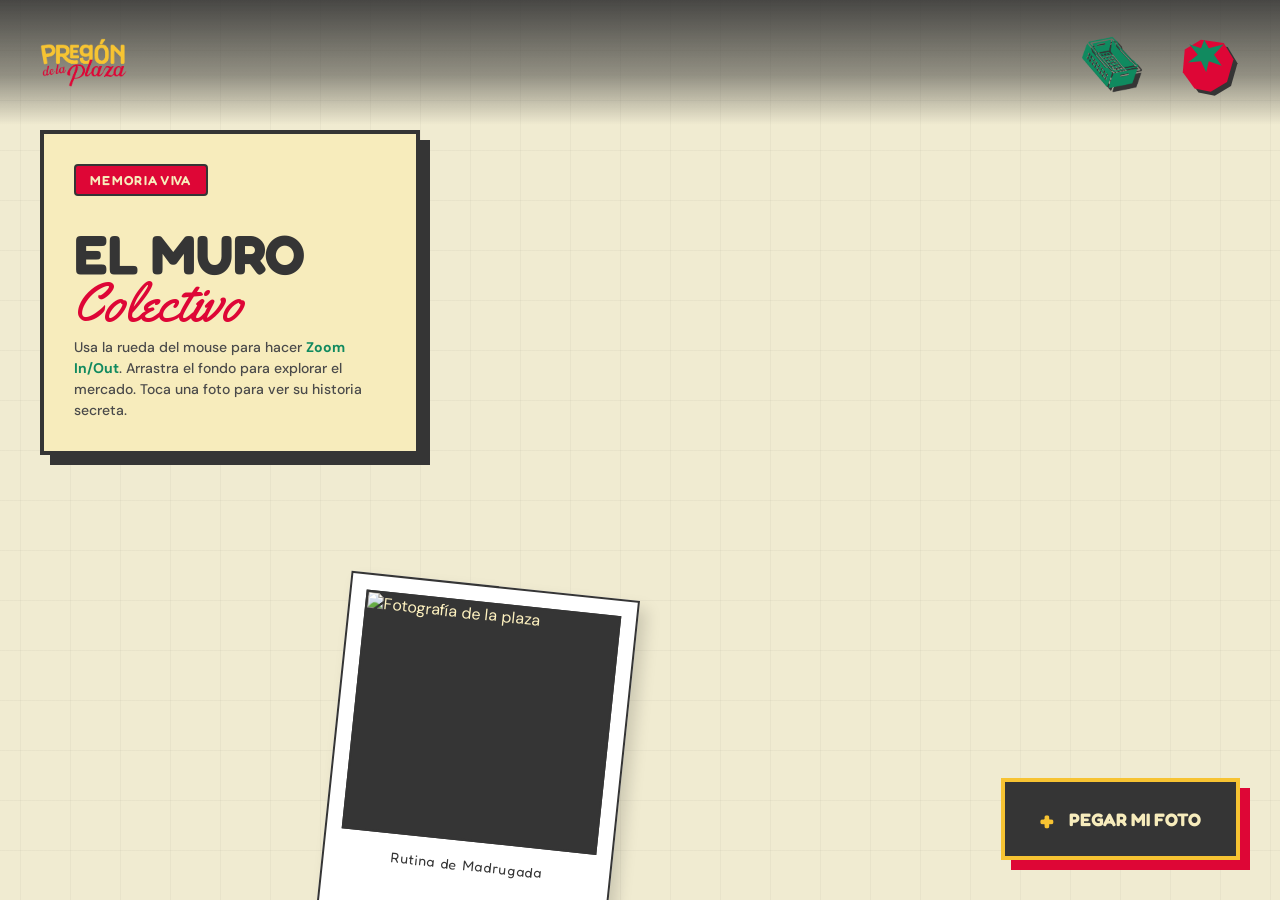
==== galeria.html @ 14b7868d "Muchas cosas otra vez" ====
<!DOCTYPE html>
<html lang="es">
<head>
    <meta charset="UTF-8">
    <meta name="viewport" content="width=device-width, initial-scale=1.0">
    <title>Muro Colectivo | Pregón de la Plaza</title>
    <link rel="preconnect" href="https://fonts.googleapis.com">
    <link rel="preconnect" href="https://fonts.gstatic.com" crossorigin>
    <link href="https://fonts.googleapis.com/css2?family=DM+Sans:ital,opsz,wght@0,9..40,300;0,9..40,400;0,9..40,600;1,9..40,300&family=Fredoka:wght@400;500;600;700&family=Yellowtail&display=swap" rel="stylesheet">
    <link rel="stylesheet" href="style.css">
</head>
<body class="galeria-body">

<header class="nav-brutal">
  <a href="index.html" class="nav-logo-link">
    <img src="imagenes/logo (Grande).png" alt="Logo Pregón de la Plaza" class="nav-logo">
  </a>
  
  <div class="nav-actions">
    <a href="galeria.html" class="btn-muro-nav" aria-label="Ir al muro colectivo">
      <img src="imagenes/canasta-icono.png" alt="Canasta de la Plaza" class="icono-canasta">
    </a>
    
    <button class="fruit-trigger" id="menuTrigger" aria-label="Abrir menú">
      <svg viewBox="0 0 100 100" width="65" height="65" xmlns="http://www.w3.org/2000/svg" class="fruit-icon">
          <polygon points="30,90 12,65 15,30 40,15 75,20 90,45 80,80 55,95" fill="#de0636" />
          <polygon points="45,15 52,28 75,22 60,38 72,55 52,48 48,65 40,48 20,50 35,38 22,22 40,28" fill="#118a5f" />
      </svg>
    </button>
  </div>
</header>

<div class="galeria-ui-panel">
    <div class="tag-sticker">MEMORIA VIVA</div>
    <h1 class="galeria-main-title">EL MURO<br><span class="accent-script accent-red">Colectivo</span></h1>
    <p class="galeria-instruction">Usa la rueda del mouse para hacer <strong class="accent-green">Zoom In/Out</strong>. Arrastra el fondo para explorar el mercado. Toca una foto para ver su historia secreta.</p>
</div>

<button class="btn-pegar-foto" id="btnAbrirUpload">
  <span class="btn-plus-icon">+</span> PEGAR MI FOTO
</button>

<main class="lienzo-infinito" id="lienzoMuro">
  <div class="muro-contenido-scalable" id="muroContenido">
      
      <div class="card-foto-fanzine item-click-3d" style="top: 25%; left: 20%; transform: rotate(-4deg);"
           data-img="imagenes/Papa y canasta.JPG" data-autor="@Alejo_99" data-bg="bg-yellow" data-text-color="text-carbon"
           data-nota="El mejor bloque para mercar los domingos en La Minorista. El fiado y la buena charla nunca fallan en el puesto de papas.">
          <div class="cinta-masking"></div>
          <div class="card-frame">
              <img src="imagenes/Papa y canasta.JPG" alt="Fotografía de la plaza">
          </div>
          <span class="card-author">POR: @Alejo_99</span>
      </div>

      <div class="card-foto-fanzine item-click-3d polaroid-style" style="top: 55%; left: 42%; transform: rotate(6deg);"
           data-img="imagenes/cajas moradas.JPG" data-autor="Don Arturo" data-bg="bg-red" data-text-color="text-bone"
           data-nota="A las 3:30 AM esto es un hervidero de berracos. Las cajas moradas cargadas de fruta fresca listas para inundar los barrios de Pereira.">
          <div class="card-frame">
              <img src="imagenes/cajas moradas.JPG" alt="Fotografía de la plaza">
          </div>
          <span class="card-author accent-script">Rutina de Madrugada</span>
      </div>

      <div class="card-foto-fanzine item-click-3d" style="top: 18%; left: 68%; transform: rotate(-8deg);"
           data-img="imagenes/Hojas.JPG" data-autor="@Cata_Restrepo" data-bg="bg-green" data-text-color="text-bone"
           data-nota="El olor a hierba buena, ruda y campo limpio que baja de la serranía directamente a la galería de Santa Rosa de Cabal. Tradición pura.">
          <div class="cinta-masking"></div>
          <div class="card-frame">
              <img src="imagenes/Hojas.JPG" alt="Fotografía de la plaza">
          </div>
          <span class="card-author">POR: @Cata_Restrepo</span>
      </div>

      <div class="card-foto-fanzine item-click-3d polaroid-style" style="top: 62%; left: 15%; transform: rotate(-3deg);"
           data-img="imagenes/Niña (Grande).JPG" data-autor="Archivo Barrio" data-bg="bg-carbon" data-text-color="text-bone"
           data-nota="La plaza tiene rostros de herencia. Hijos y nietos de caseros que hoy custodian los pasillos con el mismo orgullo campesino.">
          <div class="card-frame">
              <img src="imagenes/Niña (Grande).JPG" alt="Fotografía de la plaza">
          </div>
          <span class="card-author accent-script">Nuestra Herencia</span>
      </div>

  </div>
</main>

<div class="proyector-3d-overlay" id="proyector3D">
  <div class="proyector-perspective-wrapper">
    <div class="proyector-card-container" id="proyectorCard">
      
      <div class="proyector-face face-front">
        <div class="cinta-masking"></div>
        <div class="proyector-img-frame">
          <img src="" id="p3dImg" alt="Evidencia Ampliada">
        </div>
        <div class="proyector-meta-front" id="p3dAutor">AUTOR</div>
      </div>
      
      <div class="proyector-face face-back" id="p3dBgColor">
        <div class="cinta-masking"></div>
        <div class="proyector-back-content">
          <span class="stamp-doc-3d">ARCHIVO COLECTIVO</span>
          <p class="fanzine-handwriting" id="p3dNota">"Mensaje secreto escrito a mano..."</p>
          <div class="proyector-instruction-close">TOCA EN CUALQUIER LADO PARA VOLVER AL MURO</div>
        </div>
      </div>

    </div>
  </div>
</div>

<div class="upload-modal-overlay" id="uploadModal">
  <div class="upload-modal-box bg-bone border-carbon">
    <button class="btn-close-upload" id="btnCerrarUpload">×</button>
    <h2 class="upload-modal-title">APORTAR AL MURO</h2>
    <p class="upload-modal-subtitle">Sube una foto capturada por ti en cualquier plaza y escribe tu registro o pensamiento.</p>
    
    <div class="upload-dropzone bg-carbon text-bone">
      <span class="dropzone-icon">📷</span>
      <span class="dropzone-text">ARRASTRA TU FOTO AQUÍ<br>O</span>
      <button class="btn-fake-explorer">EXPLORAR DISPOSITIVO</button>
    </div>
    
    <input type="text" class="input-brutal-modal" placeholder="Tu nombre o Instagram (@...)" id="formAutor">
    <textarea class="textarea-brutal-modal" placeholder="¿Qué historia, aroma o recuerdo te trae esta imagen?..." id="formNota"></textarea>
    
    <button class="btn-submit-foto-muro bg-green text-bone" id="btnPublicarSimulado">¡PEGAR EN EL MURO COLECTIVO!</button>
  </div>
</div>

<script src="java.js"></script>
</body>
</html>
---- style.css ----
/* ===============================
   IDENTIDAD VISUAL & TOKENS
   =============================== */
/* ===============================
   0. INSTALACIÓN DE FUENTES LOCALES
   =============================== */
@font-face {
  font-family: 'Flegri';
  src: url('fonts/Flegri.ttf') format('truetype');
  font-weight: normal;
  font-style: normal;
  font-display: swap;
}

@font-face {
  font-family: 'Grota Rounded';
  src: url('fonts/GrotaRounded.ttf') format('truetype');
  font-weight: normal;
  font-style: normal;
  font-display: swap;
}

@font-face {
  font-family: 'Pangram Sans';
  src: url('fonts/PangramSans.ttf') format('truetype');
  font-weight: normal;
  font-style: normal;
  font-display: swap;
}

/* ===============================
   IDENTIDAD VISUAL & TOKENS
   =============================== */
:root {
  /* --- 1. COLORES OFICIALES (HEX) --- */
  --carbon: #353535;      
  --bone:   #f7ecbc;      
  --green:  #118a5f;      
  --yellow: #f7c332;      
  --red:    #de0636;      

  /* --- 2. COLORES (RGB) PARA MANEJO DE OPACIDADES --- */
  --rgb-carbon: 53, 53, 53;
  --rgb-bone:   247, 236, 188;
  --rgb-green:  17, 138, 95;
  --rgb-yellow: 247, 195, 50;
  --rgb-red:    222, 6, 54;

  /* --- 3. VARIANTES DERIVADAS --- */
  --carbon-light: #4a4a4a;
  --green-dark:   #0d6b49;
  --yellow-light: #f9d05a;
  --red-dark:     #b5052c;

  /* --- 4. TIPOGRAFÍAS DEL SISTEMA (ACTUALIZADAS) --- */
  /* Flegri y Grota Rounded para los títulos y elementos de gran peso */
  --font-disp: 'Flegri', 'Grota Rounded', 'Fredoka', sans-serif; 
  
  /* Pangram Sans para textos de lectura y complementos neutros */
  --font-body: 'Pangram Sans', 'DM Sans', sans-serif; 
  
  /* Tipografía de acento (manual) */
  --font-script: 'Yellowtail', cursive; 
}


:root {
  /* --- 1. COLORES OFICIALES (HEX) --- */
  --carbon: #353535;      /* Negro carbón - Contraste, profundidad y calidez  */
  --bone:   #f7ecbc;      /* Blanco hueso - Base neutral y respiro visual  */
  --green:  #118a5f;      /* Verde - Frescura, hojas y naturaleza  */
  --yellow: #f7c332;      /* Amarillo - Abundancia, movimiento y energía */
  --red:    #de0636;      /* Rojo - Intensidad, madurez y avisos
  /* --- 2. COLORES (RGB) PARA MANEJO DE OPACIDADES --- */
  /* Pro-tip: Usaremos rgba(var(--rgb-carbon), 0.5) para overlays y sombras */
  --rgb-carbon: 53, 53, 53;
  --rgb-bone:   247, 236, 188;
  --rgb-green:  17, 138, 95;
  --rgb-yellow: 247, 195, 50;
  --rgb-red:    222, 6, 54;

  /* --- 3. VARIANTES DERIVADAS (SOMBRAS Y HOVERS) --- */
  --carbon-light: #4a4a4a;
  --green-dark:   #0d6b49;
  --yellow-light: #f9d05a;
  --red-dark:     #b5052c;

  /* --- 4. TIPOGRAFÍAS DEL SISTEMA --- */
  /* Fuentes oficiales de la marca con fallbacks de Google Fonts para web */
  
  /* Grota Rounded / Flegri: Formas inusuales, cartelismo popular y solidez */
  --font-disp: 'Flegri', 'Grota Rounded', 'Fredoka', sans-serif; 
  
  /* Pangram Sans: Base del sistema, lectura clara y neutral */
  --font-body: 'Pangram Sans', 'DM Sans', sans-serif; 
  
  /* Letra manual para acentos (La usamos en los "spans" divertidos) */
  --font-script: 'Yellowtail', cursive; 
}

/* ===========
   RESET CSS
   ===========*/

*, *::before, *::after { 
  box-sizing: border-box; 
  margin: 0; 
  padding: 0; 
}

html { 
  scroll-behavior: smooth; 
  font-size: 16px;
}

body {
  background-color: var(--carbon);
  color: var(--bone);
  font-family: var(--font-body);
  overflow-x: hidden; /* Evita el scroll horizontal indeseado */
  -webkit-font-smoothing: antialiased;
  -moz-osx-font-smoothing: grayscale;
}

/* Tratamiento fotográfico global (Para que las imágenes no se deformen) */
img, picture, video, svg {
  display: block;
  max-width: 100%;
  height: auto;
  object-fit: cover;
}

a { 
  text-decoration: none; 
  color: inherit; 
  transition: all 0.3s ease;
}

button {
  border: none;
  background: none;
  cursor: pointer;
  font-family: inherit;
}

/* ============================================
   CURSORES PERSONALIZADOS (FRUTAS)
   ============================================ */

/* 1. Cursor por defecto en toda la página (El Banano) */
body {
  cursor: url('IMAGENES/banano-cursor.png') 2 2, auto;
}

/* 2. Cursor interactivo para enlaces y botones (La Piña) */
a, button, .menu-item, .fanzine-wrapper, .abundancia-card {
  /* Ponemos "pointer" al final por si la imagen falla, el navegador use la manito normal */
  cursor: url('IMAGENES/pina-cursor.png') 16 16, pointer !important;
}

/* 3. Cursor alternativo para textos o elementos específicos (El Limón) */
p, h1, h2, h3, .texto-informativo {
  /* Opcional: Si quieres que el texto cambie al limón cuando lo vayas a leer */
  cursor: url('IMAGENES/limon-cursor.png') 16 16, text;
}
/* 4. Cursor de cruz/exploración (La Fresa) */
.abundancia-card, 
.narrativas-visual, 
.postal-card,
.fresa-cursor {
  /* Ponemos el punto de interacción en el centro de la fresa (16 16) */
  cursor: url('IMAGENES/fresa-cursor.png') 16 16, crosshair !important;
}

/* =============================
   CLASES DE UTILIDAD GLOBALES
   ============================= */

/* Textos de Acento con los colores oficiales */
.accent-green  { color: var(--green) !important; }
.accent-yellow { color: var(--yellow) !important; }
.accent-red    { color: var(--red) !important; }

/* Tipografía Script para darle el toque manual a los subtítulos */
.accent-script { 
  font-family: var(--font-script); 
  font-weight: 400; 
  text-transform: none; 
  letter-spacing: normal;
}

/* Utilidades de espaciado y alineación */
.mt-4 { margin-top: 24px; display: inline-block; }
.mx-auto { margin-left: auto; margin-right: auto; }
.text-center { text-align: center; }

/* Fondos y bordes de texto */
.text-carbon { color: var(--carbon) !important; }
.text-bone { color: var(--bone) !important; }
.bg-carbon { background-color: var(--carbon); }
.bg-bone { background-color: var(--bone); }
.outline-text-bone { 
  -webkit-text-stroke: 1.5px var(--bone); 
  color: transparent; 
}
.outline-text-yellow { 
  -webkit-text-stroke: 1.5px var(--yellow); 
  color: transparent; 
}

/* ============================================
   COMMIT 3: NAVEGACIÓN BRUTALISTA Y HERO
   ============================================ */

/* ═══ NAVEGACIÓN (NAV BRUTAL) ════════════════ */
.nav-brutal {
  position: fixed; 
  top: 0; 
  left: 0; 
  right: 0;
  padding: 30px 40px; 
  display: flex; 
  justify-content: space-between; 
  align-items: center;
  z-index: 1000; 
  pointer-events: none; /* Deja clickear lo que hay detrás si no es un link */
  
  /* EL NUEVO ESCUDO PROTECTOR (Degradado) */
  background: linear-gradient(
    to bottom, 
    rgba(var(--rgb-carbon), 0.9) 0%, 
    rgba(var(--rgb-carbon), 0.5) 60%, 
    transparent 100%
  );
}

.nav-logo-link, .menu-trigger { 
  pointer-events: auto; 
}

.nav-logo {
  height: 50px;
  width: auto;
  transition: transform 0.3s cubic-bezier(0.175, 0.885, 0.32, 1.275);
}

.nav-logo-link:hover .nav-logo {
  transform: scale(1.1) rotate(-2deg);
}

/* Botón de Menú Estilo Cartelismo */
.menu-trigger {
  background: var(--bone); 
  border: 3px solid var(--carbon);
  box-shadow: 6px 6px 0px var(--red); /* Sombra dura brutalista */
  border-radius: 50px;
  padding: 10px 24px; 
  display: flex; 
  align-items: center; 
  gap: 12px;
  transition: all 0.3s cubic-bezier(0.25, 1, 0.5, 1);
}

.menu-trigger:hover {
  transform: translate(-3px, -3px);
  box-shadow: 9px 9px 0px var(--yellow);
}

.menu-text { 
  font-family: var(--font-disp); 
  font-size: 16px; 
  color: var(--carbon); 
  text-transform: uppercase; 
  letter-spacing: 0.05em;
}

.icon-wrap svg { 
  width: 28px; 
  height: 28px; 
  fill: var(--carbon); 
  transition: transform 0.3s ease; 
}

.menu-trigger:hover .icon-wrap svg { 
  transform: scale(1.1) rotate(-10deg); 
}

/* ═══ OVERLAY DEL MENÚ FULLSCREEN (VERSIÓN PREMIUM) ════════════ */
.menu-overlay {
  position: fixed; 
  inset: 0; 
  background: var(--carbon);
  z-index: 999; 
  display: flex; 
  align-items: center; 
  justify-content: center;
  clip-path: polygon(0 0, 100% 0, 100% 0, 0 0);
  transition: clip-path 0.8s cubic-bezier(0.77, 0, 0.175, 1);
  isolation: isolate;
}

.menu-overlay.is-active { 
  clip-path: polygon(0 0, 100% 0, 100% 100%, 0 100%); 
}

.menu-content {
  position: relative; 
  z-index: 10; 
  width: 100%;
  max-width: 1400px; 
  padding: 0 5%;
}

.menu-links { 
  list-style: none; 
  width: 100%;
}

/* Ocultamos las miniaturas, ahora serán fondos */
.hover-tiles { display: none !important; }

.menu-item {
  position: relative;
  overflow: hidden;
  border-bottom: 1px solid rgba(var(--rgb-bone), 0.1);
  cursor: pointer;
}

.menu-item:first-child { 
  border-top: 1px solid rgba(var(--rgb-bone), 0.1); 
}

/* El fondo dinámico de cada ítem */
.menu-item-bg {
  position: absolute;
  inset: 0;
  background-size: cover;
  background-position: center;
  opacity: 0;
  transform: scale(1.08);
  transition: opacity 0.55s cubic-bezier(0.25,1,0.5,1), transform 0.7s cubic-bezier(0.25,1,0.5,1);
  z-index: 0;
}

.menu-item-bg::after {
  content: '';
  position: absolute;
  inset: 0;
  background: linear-gradient(to right, rgba(var(--rgb-carbon), 0.95) 0%, rgba(var(--rgb-carbon), 0.6) 55%, transparent 100%);
}

.menu-item:hover .menu-item-bg {
  opacity: 1;
  transform: scale(1);
}

.menu-item-content {
  position: relative;
  z-index: 2;
  display: flex;
  align-items: center;
  padding: 18px 5%;
  gap: 48px;
}

/* Tipografía de los enlaces */
.menu-link {
  font-family: var(--font-disp);
  font-size: clamp(50px, 7vw, 100px);
  line-height: 0.85;
  color: var(--bone);
  text-transform: uppercase;
  white-space: nowrap;
  display: inline-block;
  transform: translateY(100%);
  opacity: 0;
  transition: transform 0.7s cubic-bezier(0.77,0,0.175,1), opacity 0.7s ease, color 0.25s ease, letter-spacing 0.3s ease;
}

/* Cascada de entrada */
.menu-overlay.is-active .menu-item:nth-child(1) .menu-link { transition-delay:0.07s; transform:translateY(0); opacity:1; }
.menu-overlay.is-active .menu-item:nth-child(2) .menu-link { transition-delay:0.14s; transform:translateY(0); opacity:1; }
.menu-overlay.is-active .menu-item:nth-child(3) .menu-link { transition-delay:0.21s; transform:translateY(0); opacity:1; }
.menu-overlay.is-active .menu-item:nth-child(4) .menu-link { transition-delay:0.28s; transform:translateY(0); opacity:1; }
.menu-overlay.is-active .menu-item:nth-child(5) .menu-link { transition-delay:0.35s; transform:translateY(0); opacity:1; }
.menu-overlay.is-active .menu-item:nth-child(6) .menu-link { transition-delay:0.42s; transform:translateY(0); opacity:1; }

.menu-desc {
  font-family: var(--font-body);
  font-size: 13px;
  line-height: 1.5;
  color: rgba(var(--rgb-bone), 0.6);
  max-width: 280px;
  text-transform: uppercase;
  letter-spacing: 0.05em;
  opacity: 0;
  transform: translateX(-12px);
  transition: opacity 0.35s ease 0.1s, transform 0.35s ease 0.1s;
}

.menu-item:hover .menu-desc { opacity: 1; transform: translateX(0); }

/* Numeritos y Flecha */
.menu-num {
  font-family: var(--font-disp);
  font-size: 16px;
  color: rgba(var(--rgb-bone), 0.3);
  min-width: 32px;
  align-self: flex-start;
  margin-top: 12px;
}

.menu-arrow {
  margin-left: auto;
  font-size: 32px;
  color: var(--yellow);
  opacity: 0;
  transform: translateX(-16px);
  transition: opacity 0.3s ease, transform 0.35s cubic-bezier(0.25,1,0.5,1);
  flex-shrink: 0;
}

.menu-item:hover .menu-arrow { opacity: 1; transform: translateX(0); }

/* Interacción de colores de la marca en Hover */
.menu-links:hover .menu-item:not(:hover) .menu-link { opacity: 0.22; }
.menu-item:hover .menu-link { letter-spacing: 0.02em; }

.menu-item::before {
  content: ''; position: absolute; left: 0; top: 0; bottom: 0; width: 6px;
  transform: scaleY(0); transform-origin: bottom; transition: transform 0.4s cubic-bezier(0.25,1,0.5,1); z-index: 3;
}
.menu-item:hover::before { transform: scaleY(1); }

.menu-item:nth-child(1)::before { background: var(--yellow); }
.menu-item:nth-child(2)::before { background: var(--green);  }
.menu-item:nth-child(3)::before { background: var(--red);    }
.menu-item:nth-child(4)::before { background: var(--yellow); }
.menu-item:nth-child(5)::before { background: var(--green);  }
.menu-item:nth-child(6)::before { background: var(--red);    }

.menu-item:nth-child(1):hover .menu-link { color: var(--yellow); }
.menu-item:nth-child(2):hover .menu-link { color: var(--green);  }
.menu-item:nth-child(3):hover .menu-link { color: var(--red);    }
.menu-item:nth-child(4):hover .menu-link { color: var(--yellow); }
.menu-item:nth-child(5):hover .menu-link { color: var(--green);  }
.menu-item:nth-child(6):hover .menu-link { color: var(--red);    }

@media (max-width: 600px) {
  .menu-link { font-size: clamp(36px, 10vw, 56px); }
  .menu-item-content { gap: 16px; padding: 12px 5%; }
  .menu-desc, .menu-num { display: none; }
}

/* ═══ HERO SECTION ═══════════════════════════ */
.hero {
  position: relative; 
  width: 100%;
  height: 100vh;
  display: flex; 
  align-items: center; 
  justify-content: center;
  overflow: hidden;
}

/* 1. Capa de fondo base: Oscura, representa el estigma */
.hero-bg-bw {
  position: absolute; 
  inset: 0; 
  width: 100vw; 
  height: 100vh; 
  object-fit: cover; 
  filter: grayscale(100%) brightness(0.3) contrast(1.2);
  z-index: 1;
}

/* 2. Capa de color: Oculta por defecto con clip-path */
.hero-bg-color {
  position: absolute; 
  inset: 0; 
  width: 100vw; 
  height: 100vh; 
  object-fit: cover; 
  z-index: 2;
  filter: saturate(1.2) contrast(1.1); 
  
  /* Truco Senior: Variables CSS */
  --mask-x: 50vw;
  --mask-y: 50vh;
  --mask-r: 0px; /* Inicia oculto */
  
  /* Aplicamos las variables al clip-path */
  clip-path: circle(var(--mask-r) at var(--mask-x) var(--mask-y));
  -webkit-clip-path: circle(var(--mask-r) at var(--mask-x) var(--mask-y));
}

/* 3. El overlay pasa al z-index 3 para no estorbar la máscara */
.hero-overlay {
  position: absolute; 
  inset: 0; 
  z-index: 3;
  background: linear-gradient(to bottom, rgba(var(--rgb-carbon), 0.2) 0%, rgba(var(--rgb-carbon), 0.6) 100%);
  pointer-events: none; /* Evita que choque con el ratón */
}

.hero-content {
  position: relative; 
  z-index: 3;
  text-align: center;
  max-width: 900px;
  padding: 0 20px;
}

.hero-title {
  font-family: var(--font-disp);
  font-size: clamp(70px, 12vw, 150px);
  line-height: 0.8; /* Juntamos las líneas verticalmente */
  color: var(--yellow);
  text-transform: uppercase;
  margin-bottom: 20px;
}

.hero-script {
  font-family: var(--font-script);
  font-size: clamp(60px, 9vw, 110px);
  color: var(--red);
  text-transform: lowercase;
  display: inline-block;
  margin: 0 -15px; /* Acerca la palabra a los bordes de PREGÓN y PLAZA */
  transform: translateY(-8px) rotate(-4deg); /* Lo rotamos un poco para darle rebeldía manual */
}

.hero-highlight {
  color: var(--bone);
}

.hero-body {
  font-size: 18px; 
  font-weight: 400; 
  line-height: 1.6;
  color: var(--bone); 
  margin: 30px auto; 
  max-width: 500px;
}

.btn-primary {
  display: inline-flex; 
  align-items: center;
  justify-content: center;
  font-family: var(--font-disp);
  font-size: 15px; 
  font-weight: 600; 
  letter-spacing: 0.1em;
  padding: 16px 40px; 
  border-radius: 50px; 
  color: var(--bone) !important; /* Forzamos el color hueso */
  background-color: var(--green) !important; /* Forzamos el fondo verde */
  text-transform: uppercase;
  text-decoration: none;
  margin-top: 30px;
  transition: transform 0.3s ease, background-color 0.3s ease, box-shadow 0.3s ease;
}

.btn-primary:hover { 
  transform: translateY(-4px); 
  background-color: var(--carbon) !important; 
  box-shadow: 0 10px 20px rgba(0,0,0,0.4);
}

/* ═══ BOTÓN TOMATE (REEMPLAZO DEL MENÚ) ════════════ */
.fruit-trigger {
  background: transparent; 
  border: none;
  padding: 0; 
  cursor: pointer; 
  outline: none;
  pointer-events: auto;
  z-index: 1001; /* Asegura que el tomate siempre esté por encima de todo */
}

.fruit-icon {
  width: 65px; /* Tamaño más grande */
  height: auto;
  /* Sombra sólida brutalista usando la variable carbón */
  filter: drop-shadow(4px 4px 0px var(--carbon)); 
  transition: transform 0.4s cubic-bezier(0.25, 1, 0.5, 1), filter 0.3s ease;
  transform-origin: center;
}

/* Interacción al pasar el mouse */
.fruit-trigger:hover .fruit-icon {
  transform: scale(1.15) rotate(12deg); /* Crece un poquito más y gira */
  /* La sombra cambia al amarillo de abundancia */
  filter: drop-shadow(6px 6px 0px var(--yellow)); 
}

/* Etiqueta flotante estilo "Documental" */
.hero-photo-tag {
  position: absolute; 
  bottom: 40px; 
  left: 40px; 
  z-index: 3;
  background: var(--bone); 
  color: var(--carbon);
  padding: 12px 20px; 
  border-radius: 8px;
  box-shadow: 5px 5px 0px rgba(0,0,0,0.2);
}

.tag-label {
  display: block; 
  font-family: var(--font-disp);
  font-size: 14px; 
  font-weight: 600; 
  letter-spacing: 0.05em;
}

.tag-sub {
  display: block; 
  font-family: var(--font-body);
  font-size: 12px; 
  margin-top: 4px; 
  opacity: 0.8;
}

/* Responsive básico para la cabecera */
@media (max-width: 600px) {
  .nav-brutal { padding: 20px; }
  .hero-photo-tag { bottom: 20px; left: 20px; }
  .menu-desc { display: none; } /* Ocultamos la descripción en móvil para no saturar */
}

/* ============================================
   SECCIÓN RAÍCES (MANIFIESTO)
   ============================================ */

.manifesto {
  position: relative; 
  overflow: hidden; /* Vital para que la palabra gigante no cree scroll horizontal al moverse */
  padding: 120px 40px;
  background: var(--bone);
  color: var(--carbon);
  border-bottom: 2px solid rgba(var(--rgb-carbon), 0.1);
}

.manifesto-bg-word {
  position: absolute; 
  /* La pegamos a la derecha para que el JS tenga espacio de moverla a la izquierda */
  right: -5%; 
  top: 50%;
  transform: translateY(-50%);
  font-family: var(--font-disp);
  font-size: clamp(150px, 25vw, 400px); /* Letra exageradamente gigante para el estilo brutalista */
  color: rgba(var(--rgb-carbon), 0.04); /* Un negro carbón super transparente */
  pointer-events: none; 
  user-select: none;
  z-index: 1;
  white-space: nowrap; /* Evita que la palabra se rompa en dos líneas */
}

.manifesto-left {
  position: relative; 
  z-index: 2; /* Asegura que el texto principal quede por encima de la palabra gigante */
  max-width: 900px;
}

.manifesto-headline {
  font-family: var(--font-disp);
  font-size: clamp(40px, 6vw, 80px);
  line-height: 0.95; 
  text-transform: uppercase;
  margin-bottom: 24px;
}

.manifesto-sub {
  font-family: var(--font-body);
  font-size: 20px; 
  font-weight: 400; 
  color: var(--carbon-light);
  max-width: 500px; 
  line-height: 1.6;
}

/* ============================================
   SECCIÓN DE TARJETAS (SABERES Y RELATOS)
   ============================================ */

.cards-section {
  display: grid; 
  grid-template-columns: repeat(3, 1fr);
  gap: 20px; 
  padding: 40px; 
  background: var(--carbon);
}

.card {
  position: relative; 
  overflow: hidden; 
  border-radius: 12px;
  display: flex; 
  flex-direction: column; 
  min-height: 550px;
  transition: transform 0.4s ease;
  /* Borde súper sutil para que no se pierdan en el fondo carbón */
  border: 1px solid rgba(var(--rgb-bone), 0.05); 
}

/* Animación brutalista de la tarjeta completa */
.card:hover {
  transform: translateY(-10px);
  box-shadow: 0 15px 30px rgba(0,0,0,0.5);
}

.card-tall { 
  background: var(--carbon); 
}

/* La tarjeta del medio que no tiene foto de fondo */
.card-mid {
  background: #2a2a2a; 
  padding: 40px; 
  justify-content: space-between;
}

.card-img {
  position: absolute; 
  inset: 0; 
  z-index: 1; 
  width: 100%;
  height: 100%;
  object-fit: cover;
  transition: transform 0.8s cubic-bezier(0.25, 1, 0.5, 1);
}

/* La imagen hace un zoom in suave por dentro de la tarjeta */
.card:hover .card-img { 
  transform: scale(1.08); 
}

/* ==================
   OVERLAYS DE COLOR
   ================== */
.card-overlay {
  position: absolute; 
  inset: 0; 
  z-index: 2;
}

/* Degradados desde los colores oficiales hacia transparente */
.card-overlay-green { 
  background: linear-gradient(to top, rgba(var(--rgb-green), 0.95) 0%, rgba(var(--rgb-green), 0.2) 60%, transparent 100%); 
}

.card-overlay-red { 
  background: linear-gradient(to top, rgba(var(--rgb-red), 0.95) 0%, rgba(var(--rgb-red), 0.2) 60%, transparent 100%); 
}

/* ==================
   CONTENIDO INTERNO
   ================== */
.card-content { 
  position: relative; 
  z-index: 3; 
  padding: 30px; 
}

.card-content-bottom { 
  margin-top: auto; 
}

.card-tag {
  font-family: var(--font-disp); 
  font-size: 14px; 
  font-weight: 600;
  display: inline-block; 
  margin-bottom: 12px;
  letter-spacing: 0.1em;
  background: var(--carbon);
  padding: 4px 10px;
  border-radius: 4px;
}

.card-headline {
  font-family: var(--font-disp); 
  font-size: clamp(40px, 4vw, 50px);
  line-height: 0.9; 
  color: var(--bone);
  text-transform: uppercase;
}

.card-headline-lg {
  font-family: var(--font-disp); 
  font-size: clamp(45px, 5vw, 60px);
  line-height: 0.9; 
  color: var(--bone); 
  margin: 16px 0;
  text-transform: uppercase;
}

.card-eyebrow {
  font-family: var(--font-disp); 
  font-size: 12px; 
  font-weight: 600; 
  letter-spacing: 0.1em;
}

.card-body-sm {
  font-size: 16px; 
  font-style: italic; 
  color: rgba(var(--rgb-bone), 0.7); 
  line-height: 1.5; 
  margin-bottom: 24px;
}

.link-audio {
  font-family: var(--font-disp);
  font-size: 14px;
  font-weight: 600;
  letter-spacing: 0.05em;
  text-decoration: underline;
  text-underline-offset: 4px;
  transition: color 0.3s;
}

.link-audio:hover {
  color: var(--bone) !important;
}

/* ==================
   MÉTRICA INTERNA (TARJETA CENTRAL)
   ================== */
.card-stats-row {
  display: flex; 
  align-items: center; 
  gap: 20px;
  padding: 24px 0; 
  border-top: 1px solid rgba(var(--rgb-bone), 0.1); 
  border-bottom: 1px solid rgba(var(--rgb-bone), 0.1);
}

.stat-icon { 
  font-size: 32px; 
}

.stat-num { 
  font-family: var(--font-disp); 
  font-size: 50px; 
  line-height: 1; 
}

.card-label-bottom {
  font-family: var(--font-disp); 
  font-size: 12px; 
  color: rgba(var(--rgb-bone), 0.5); 
  margin-top: 24px;
  letter-spacing: 0.05em;
}

/* ==================
   TARJETA ROJA (ÚNETE)
   ================== */
.unete-tag {
  font-family: var(--font-body); 
  font-size: 45px; 
  line-height: 0.9;
  color: var(--carbon); 
  background: var(--bone);
  display: inline-block; 
  padding: 12px 20px; 
  margin-bottom: 15px; 
  border-radius: 8px;
}

.unete-sub {
  font-family: var(--font-body); 
  font-size: 12px; 
  font-weight: 600; 
  color: var(--bone); 
  letter-spacing: 0.05em;
}

/* ==================
   RESPONSIVE (TARJETAS)
   ================== */
@media (max-width: 1024px) {
  .cards-section { 
    grid-template-columns: 1fr; 
    padding: 20px;
  }
  .card { 
    min-height: 400px; 
  }
}



/* ============================================
   SECCIÓN MÉTRICAS (INFOGRAFÍA EDITORIAL)
   ============================================ */

.metrics {
  display: grid;
  grid-template-columns: repeat(3, 1fr); /* 3 columnas exactas */
  background: var(--carbon);
  /* Líneas horizontales estrictas */
  border-top: 1px solid rgba(var(--rgb-bone), 0.15);
  border-bottom: 1px solid rgba(var(--rgb-bone), 0.15);
  margin-bottom: 0;
  padding: 0; /* Quitamos el padding gigante que tenía */
}

.metric { 
  display: flex; 
  flex-direction: column; 
  align-items: center; 
  justify-content: center;
  padding: 60px 40px; 
  /* Líneas divisorias verticales */
  border-right: 1px solid rgba(var(--rgb-bone), 0.15);
  transition: background 0.4s ease;
  cursor: default;
}

/* Le quitamos el borde derecho al último para que no se vea feo */
.metric:last-child {
  border-right: none;
}

/* Efecto de luz muy sutil al pasar el mouse por el cuadro de la métrica */
.metric:hover {
  background: rgba(var(--rgb-bone), 0.03);
}

.metric-num { 
  font-family: var(--font-disp); 
  font-size: clamp(60px, 8vw, 110px); /* Tamaño responsive fluido */
  line-height: 0.9; 
  margin-bottom: 15px;
  /* Sombra sutil para despegar el número del fondo */
  text-shadow: 3px 3px 0px rgba(0,0,0,0.3);
}

.metric-label {
  font-family: var(--font-body); 
  font-size: 13px; 
  font-weight: 600; 
  letter-spacing: 0.2em; 
  text-align: center;
}

/* --- Responsive para Móviles --- */
@media (max-width: 768px) {
  .metrics { 
    grid-template-columns: 1fr; /* Una sola columna hacia abajo */
  }
  .metric { 
    border-right: none; 
    border-bottom: 1px solid rgba(var(--rgb-bone), 0.15); 
    padding: 40px 20px; 
  }
  .metric:last-child { 
    border-bottom: none; 
  }
}

/* ============================================
   SECCIÓN NARRATIVAS (REDSIEÑO EDITORIAL BRUTALISTA)
   ============================================ */

.narrativas-teaser {
  /* Rompemos la grilla tradicional: 45% texto, 55% imagen */
  display: grid;
  grid-template-columns: 45% 55%;
  background: var(--carbon);
  padding: 120px 40px;
  align-items: center;
  position: relative;
  overflow: hidden;
}

/* --- EL BLOQUE DE TEXTO FLOTANTE --- */
.narrativas-content {
  background: var(--bone); /* Contraste total */
  padding: 60px 50px;
  border: 3px solid var(--carbon);
  border-radius: 12px;
  /* Sombra dura brutalista que le da volumen 3D */
  box-shadow: -15px 15px 0px var(--red);
  
  /* EL TRUCO DE SUPERPOSICIÓN: Se monta sobre la foto */
  z-index: 10;
  transform: translateX(15%); 
}

.tag-sticker {
  font-family: var(--font-disp);
  font-size: 13px;
  font-weight: 600;
  letter-spacing: 0.1em;
  display: inline-block;
  padding: 6px 14px;
  border: 2px solid var(--carbon);
  border-radius: 4px;
  margin-bottom: 20px;
  /* Forzamos los colores aquí para evitar el camuflaje */
  background-color: var(--red) !important;
  color: var(--bone) !important;
}

.bg-yellow { background-color: var(--yellow); }
.text-carbon { color: var(--carbon) !important; }

/* Ajuste tipográfico interno */
.narrativas-content .section-headline-xl {
  font-size: clamp(50px, 5vw, 80px);
  margin-bottom: 20px;
}

.narrativas-content .accent-script {
  font-size: 1.2em; /* Hacemos la letra cursiva más grande */
}

.narrativas-content .narrativas-body {
  font-weight: 500;
  color: var(--carbon-light);
}

/* Botón adaptado al fondo claro */
.btn-carbon-hover {
  background-color: var(--carbon) !important;
  color: var(--bone) !important;
  border: 2px solid var(--carbon);
}
.btn-carbon-hover:hover {
  background-color: var(--red) !important; /* Estalla en rojo al hover */
  border-color: var(--red);
  box-shadow: 0 10px 0px rgba(0,0,0,0.2);
}

/* --- LA FOTOGRAFÍA --- */
.narrativas-visual {
  position: relative;
  height: 650px;
  border-radius: 16px;
  border: 2px solid var(--carbon);
  box-shadow: 20px 20px 0px rgba(0,0,0,0.5);
  overflow: hidden;
  z-index: 5;
  cursor: crosshair; /* Detalle interactivo divertido */
}

/* Filtro apagado inicial (representa el estigma) */
.narrativas-visual .card-img {
  width: 100%;
  height: 100%;
  object-fit: cover;
  filter: sepia(50%) grayscale(80%) brightness(0.6) contrast(1.2);
  transform: scale(1.08);
  transition: filter 0.6s cubic-bezier(0.25, 1, 0.5, 1), transform 0.8s ease;
}

/* ESTALLIDO DE COLOR AL PASAR EL MOUSE */
.narrativas-visual:hover .card-img {
  filter: sepia(0%) grayscale(0%) brightness(1) contrast(1.1);
  transform: scale(1);
}

/* --- EL ECUALIZADOR (CASSETTE) --- */
.audio-wave-container {
  position: absolute;
  /* Lo escondemos debajo de la caja por defecto */
  bottom: -150px; 
  right: 40px;
  background: var(--carbon);
  padding: 20px 30px;
  border-radius: 8px;
  border: 2px solid var(--bone);
  /* Sombra dura amarilla */
  box-shadow: -10px 10px 0px var(--yellow);
  display: flex;
  flex-direction: column;
  gap: 12px;
  z-index: 15;
  transition: bottom 0.5s cubic-bezier(0.175, 0.885, 0.32, 1.275);
}

/* El cassette entra disparado hacia arriba al hacer hover */
.narrativas-visual:hover .audio-wave-container {
  bottom: 40px;
}

.playing-text {
  font-family: var(--font-disp);
  font-size: 12px;
  letter-spacing: 0.1em;
}

.equalizer {
  display: flex;
  align-items: flex-end;
  height: 40px;
  gap: 5px;
}

.equalizer .bar {
  width: 8px;
  background: var(--yellow);
  border-radius: 2px;
  animation: equalize 1s infinite ease-in-out alternate;
  transform-origin: bottom;
}

/* Tiempos de animación del audio */
.equalizer .bar:nth-child(1) { animation-duration: 0.9s; }
.equalizer .bar:nth-child(2) { animation-duration: 0.6s; height: 100%; }
.equalizer .bar:nth-child(3) { animation-duration: 1.1s; }
.equalizer .bar:nth-child(4) { animation-duration: 0.7s; height: 80%;}
.equalizer .bar:nth-child(5) { animation-duration: 0.8s; }
.equalizer .bar:nth-child(6) { animation-duration: 1.2s; height: 60%; }
.equalizer .bar:nth-child(7) { animation-duration: 0.9s; }
.equalizer .bar:nth-child(8) { animation-duration: 0.5s; height: 90%; }
.equalizer .bar:nth-child(9) { animation-duration: 1.0s; }

@keyframes equalize {
  0% { height: 15%; }
  100% { height: 100%; }
}

/* --- RESPONSIVE --- */
@media (max-width: 1024px) {
  .narrativas-teaser {
    grid-template-columns: 1fr;
    padding: 60px 20px;
    gap: 40px;
  }
  .narrativas-content {
    transform: translateX(0); /* Quitamos la superposición en móviles */
    box-shadow: 8px 8px 0px var(--red);
  }
  .narrativas-visual {
    height: 450px;
  }
  .audio-wave-container {
    bottom: 20px; /* Siempre visible en móvil */
    right: 20px;
    transform: scale(0.8);
    transform-origin: bottom right;
  }
}

/* ============================================
   SECCIÓN PRODUCTOS (ACORDEÓN DE SERIGRAFÍA & DATOS)
   ============================================ */

.productos-editorial {
  padding: 120px 40px 0;
  background: var(--bone); 
  border-bottom: 2px solid var(--carbon);
}

.productos-header {
  margin-bottom: 60px;
}

/* --- Contenedor Principal del Acordeón --- */
.abundancia-container {
  display: flex;
  width: 100%;
  height: 70vh; 
  min-height: 500px;
  border: 4px solid var(--carbon); 
  box-shadow: 20px 20px 0px rgba(0,0,0,0.8); 
  border-radius: 16px;
  overflow: hidden;
  max-width: 1600px;
  margin: 0 auto;
}

/* --- Cada Columna (Tarjeta) --- */
.abundancia-card {
  position: relative;
  flex: 1; /* Distribución igualitaria por defecto */
  border-right: 4px solid var(--carbon);
  overflow: hidden;
  cursor: crosshair; 
  transition: flex 0.6s cubic-bezier(0.25, 1, 0.5, 1);
  display: flex;
  align-items: center;
  justify-content: center;
}

.abundancia-card:last-child {
  border-right: none;
}

/* Colores de Tinta */
.card-yellow { background: var(--yellow); }
.card-red { background: var(--red); }
.card-green { background: var(--green); }

/* --- Imagen Base (Filtro Multiply) --- */
.abundancia-img {
  position: absolute;
  inset: 0;
  width: 100%;
  height: 100%;
  object-fit: cover;
  filter: grayscale(100%) contrast(1.2); 
  mix-blend-mode: multiply; /* Efecto serigrafía */
  opacity: 0.8;
  transition: all 0.6s cubic-bezier(0.25, 1, 0.5, 1);
}

/* --- Título Gigante de Fondo --- */
.vertical-text {
  position: absolute;
  font-family: var(--font-disp);
  font-size: 8vw; 
  color: rgba(var(--rgb-carbon), 0.15);
  transform: rotate(-90deg);
  white-space: nowrap;
  pointer-events: none;
  transition: transform 0.6s ease, color 0.6s ease;
  z-index: 1;
}

/* --- Ficha Técnica Brutalista (Dossier) --- */
.market-dossier {
  position: absolute;
  bottom: 30px;
  left: 20px;
  right: 20px;
  background: var(--bone);
  border: 3px solid var(--carbon);
  box-shadow: 10px 10px 0px var(--carbon);
  padding: 25px;
  transform: translateY(120%); /* Escondido por defecto */
  opacity: 0;
  z-index: 3;
  transition: all 0.6s cubic-bezier(0.175, 0.885, 0.32, 1.275);
}

.dossier-header {
  display: flex;
  flex-direction: column;
  margin-bottom: 15px;
}

.stamp-name {
  font-family: var(--font-disp);
  font-size: 38px;
  color: var(--carbon);
  text-transform: uppercase;
  line-height: 0.9;
}

.stamp-desc {
  font-family: var(--font-script);
  font-size: 22px;
  color: var(--red);
  margin-top: 5px;
}

.dossier-data {
  list-style: none;
  padding-top: 15px;
  border-top: 2px dashed var(--carbon); 
  display: flex;
  flex-direction: column;
  gap: 8px;
}

.dossier-data li {
  font-family: var(--font-body);
  font-size: 14px;
  color: var(--carbon);
  line-height: 1.4;
}

.dossier-data strong {
  font-family: var(--font-disp);
  font-size: 12px;
  letter-spacing: 0.1em;
  color: var(--green);
  background: rgba(var(--rgb-green), 0.1);
  padding: 2px 6px;
  border-radius: 4px;
  margin-right: 6px;
}

/* ============================================
   LA INTERACCIÓN MÁGICA (HOVER)
   ============================================ */

/* 1. Expansión Flexbox */
.abundancia-card:hover {
  flex: 3; 
}

/* 2. Recuperación de color */
.abundancia-card:hover .abundancia-img {
  filter: grayscale(0%) contrast(1.1);
  mix-blend-mode: normal; 
  opacity: 1;
  transform: scale(1.05);
}

/* 3. Entrada del dossier de datos */
.abundancia-card:hover .market-dossier {
  transform: translateY(0);
  opacity: 1;
}

/* 4. Animación del texto gigante */
.abundancia-card:hover .vertical-text {
  transform: rotate(-90deg) translateY(-30px) scale(1.1);
  color: rgba(var(--rgb-bone), 0.4);
}

/* ============================================
   TICKER BRUTALISTA (CINTA DE MERCADO)
   ============================================ */
.ticker-wrap {
  width: 100vw; /* Forzamos a que ocupe toda la pantalla de borde a borde */
  margin-left: calc(-50vw + 50%); /* Este truco rompe el padding del contenedor padre */
  overflow: hidden;
  background: var(--yellow); /* Cinta de advertencia/mercado vibrante */
  border-top: 4px solid var(--carbon); /* Bordes duros */
  border-bottom: 4px solid var(--carbon);
  padding: 15px 0;
  margin-top: 80px;
  display: flex;
}

.ticker {
  display: flex;
  white-space: nowrap;
  animation: tickerLoop 20s linear infinite; /* Movimiento constante de 20 segundos */
}

/* Interacción divertida: si el usuario pone el mouse encima, la cinta se pausa para leer */
.ticker-wrap:hover .ticker {
  animation-play-state: paused;
}

.ticker span {
  flex-shrink: 0;
  font-family: var(--font-disp);
  font-size: clamp(30px, 4vw, 50px); /* Letra gigante y con peso */
  font-weight: 700;
  color: var(--carbon);
  text-transform: uppercase;
  letter-spacing: 0.05em;
  padding-right: 15px;
}

/* Le damos un toque de color rojo a los separadores */
.ticker span .accent-red {
  color: var(--red);
  display: inline-block;
  margin: 0 15px;
}

/* El loop mueve el contenedor exactamente a la mitad (el tamaño de 1 span) y vuelve a empezar invisiblemente */
@keyframes tickerLoop {
  0% { transform: translateX(0); }
  100% { transform: translateX(-50%); } 
}

/* --- RESPONSIVE DEL ACORDEÓN --- */
@media (max-width: 960px) {
  .abundancia-container {
    flex-direction: column;
    height: auto;
    min-height: 800px;
  }
  .abundancia-card {
    border-right: none;
    border-bottom: 4px solid var(--carbon);
    min-height: 250px; 
  }
  .abundancia-card:last-child {
    border-bottom: none;
  }
  .vertical-text {
    transform: rotate(0deg);
    font-size: 15vw;
  }
  .abundancia-card:hover .vertical-text {
    transform: rotate(0deg) translateY(-10px) scale(1.1);
  }
  .market-dossier {
    transform: translateY(0);
    opacity: 1;
    bottom: 10px;
    left: 10px;
    right: 10px;
    padding: 15px;
  }
  .dossier-data li { font-size: 12px; }
  .stamp-name { font-size: 28px; }
}

/* ============================================
   SECCIÓN MAPA TEASER (CARTOGRAFÍA VIVA)
   ============================================ */
.mapa-teaser {
  position: relative;
  min-height: 80vh;
  display: flex;
  align-items: center;
  justify-content: center;
  overflow: hidden;
  background: var(--carbon);
  border-bottom: 2px solid var(--bone);
}

.cta-bg-img {
  position: absolute;
  inset: 0;
  width: 100%;
  height: 100%;
  object-fit: cover;
  /* La apagamos casi por completo para generar misterio */
  filter: grayscale(100%) brightness(0.3) contrast(1.2);
  transition: transform 1.5s cubic-bezier(0.25, 1, 0.5, 1), filter 0.8s ease;
  z-index: 1;
}

/* Al pasar el mouse recupera un poco su color morado/cálido */
.mapa-teaser:hover .cta-bg-img {
  transform: scale(1.05);
  filter: grayscale(30%) brightness(0.5) contrast(1.1); 
}

/* Overlay estilo Cuadrícula Topográfica (Grid) */
.overlay-radar {
  position: absolute;
  inset: 0;
  z-index: 2;
  background-image: 
    linear-gradient(rgba(var(--rgb-bone), 0.05) 1px, transparent 1px),
    linear-gradient(90deg, rgba(var(--rgb-bone), 0.05) 1px, transparent 1px);
  background-size: 60px 60px; /* Tamaño de los cuadros */
  pointer-events: none; /* Deja pasar los clicks al fondo */
}

/* --- Tarjeta Central Brutalista --- */
.mapa-cta-card {
  position: relative;
  z-index: 5;
  background: var(--bone);
  max-width: 900px;
  padding: 60px 80px;
  border: 4px solid var(--carbon);
  /* Sombra verde dura que da el efecto 3D */
  box-shadow: -20px 20px 0px var(--green); 
  transform: rotate(-1.5deg); /* Ligera inclinación irreverente */
  transition: transform 0.4s cubic-bezier(0.25, 1, 0.5, 1), box-shadow 0.4s ease;
}

/* Interacción de la tarjeta: Se endereza y cambia de sombra */
.mapa-teaser:hover .mapa-cta-card {
  transform: rotate(0deg) translateY(-10px);
  box-shadow: -25px 25px 0px var(--yellow); 
}

.mapa-cta-card .cta-headline {
  font-family: var(--font-disp);
  font-size: clamp(50px, 7vw, 100px);
  line-height: 0.85;
  text-transform: uppercase;
  margin: 15px 0 25px;
}

.mapa-cta-card .cta-body {
  font-family: var(--font-body);
  font-size: 19px;
  font-weight: 500;
  line-height: 1.6;
  margin-bottom: 40px;
  max-width: 650px;
  color: var(--carbon-light);
}

/* --- Área de botones y coordenadas --- */
.mapa-action {
  display: flex;
  align-items: center;
  gap: 30px;
  flex-wrap: wrap;
}

.btn-mapa-brutal {
  display: inline-flex;
  align-items: center;
  font-family: var(--font-disp);
  font-size: 16px;
  font-weight: 700;
  letter-spacing: 0.1em;
  color: var(--bone);
  background: var(--carbon);
  padding: 18px 40px;
  border: 2px solid var(--carbon);
  border-radius: 50px;
  text-transform: uppercase;
  transition: all 0.3s ease;
}

.btn-mapa-brutal:hover {
  background: var(--red);
  border-color: var(--red);
  transform: translateY(-4px);
  color: var(--bone);
  box-shadow: 0 10px 20px rgba(var(--rgb-red), 0.4);
}

.coord-text {
  font-family: monospace; /* Tipografía de computadora antigua/radar */
  font-size: 15px;
  font-weight: 700;
  color: var(--green); /* Verde de radar */
  letter-spacing: 0.1em;
  background: rgba(var(--rgb-green), 0.1);
  padding: 8px 12px;
  border-radius: 4px;
}

/* --- CAPA EXPLÍCITA DE MAPA (PINES Y RUTAS) --- */
.map-ui-layer {
  position: absolute;
  inset: 0;
  z-index: 3; /* Por encima del fondo, por debajo de la tarjeta */
  pointer-events: none; /* Para no bloquear clicks */
  will-change: transform; /* Preparado para el Parallax JS */
}

/* La línea punteada animada */
.map-route-line {
  position: absolute;
  width: 100%;
  height: 100%;
  top: 0;
  left: 0;
}

.map-route-line path {
  fill: none;
  stroke: var(--yellow);
  stroke-width: 0.3;
  stroke-dasharray: 2 4;
  opacity: 0.6;
  animation: dashMove 30s linear infinite reverse; /* Las hormiguitas moviéndose */
}

@keyframes dashMove {
  to { stroke-dashoffset: 100; }
}

/* Los pines de ubicación */
.map-pin {
  position: absolute;
  width: 14px;
  height: 14px;
  border-radius: 50%;
  transform: translate(-50%, -50%);
}

.pin-label {
  position: absolute;
  top: -28px;
  left: 50%;
  transform: translateX(-50%);
  font-family: var(--font-disp);
  font-size: 11px;
  font-weight: 600;
  color: var(--bone);
  background: rgba(var(--rgb-carbon), 0.9);
  padding: 4px 8px;
  border-radius: 4px;
  border: 1px solid rgba(var(--rgb-bone), 0.2);
  letter-spacing: 0.1em;
  white-space: nowrap;
}

/* Animaciones de radar/pulso con los colores de la marca */
.pulse-red { background: var(--red); box-shadow: 0 0 0 0 rgba(var(--rgb-red), 0.7); animation: pulseR 2s infinite; }
.pulse-yellow { background: var(--yellow); box-shadow: 0 0 0 0 rgba(var(--rgb-yellow), 0.7); animation: pulseY 2s infinite 0.7s; }
.pulse-green { background: var(--green); box-shadow: 0 0 0 0 rgba(var(--rgb-green), 0.7); animation: pulseG 2s infinite 1.4s; }

@keyframes pulseR { 70% { box-shadow: 0 0 0 20px rgba(var(--rgb-red), 0); } 100% { box-shadow: 0 0 0 0 rgba(var(--rgb-red), 0); } }
@keyframes pulseY { 70% { box-shadow: 0 0 0 20px rgba(var(--rgb-yellow), 0); } 100% { box-shadow: 0 0 0 0 rgba(var(--rgb-yellow), 0); } }
@keyframes pulseG { 70% { box-shadow: 0 0 0 20px rgba(var(--rgb-green), 0); } 100% { box-shadow: 0 0 0 0 rgba(var(--rgb-green), 0); } }

/* --- RESPONSIVE --- */
@media (max-width: 768px) {
  .mapa-cta-card {
    padding: 40px 25px;
    margin: 0 20px;
    transform: rotate(0deg);
    box-shadow: -10px 10px 0px var(--green);
  }
  .mapa-teaser:hover .mapa-cta-card {
    transform: translateY(-5px);
    box-shadow: -15px 15px 0px var(--yellow);
  }
}

/* ============================================
   SECCIÓN FANZINE (LA POSTAL BRUTALISTA)
   ============================================ */

.fanzine-teaser {
  background: var(--carbon); /* Fondo oscuro para que la postal resalte muchísimo */
  padding: 120px 40px;
  display: flex;
  justify-content: center;
  align-items: center;
  overflow: hidden;
  border-top: 1px solid rgba(var(--rgb-bone), 0.1);
}

.postal-card-wrapper {
  perspective: 1500px;
  max-width: 1200px;
  width: 100%;
}

/* La tarjeta física de la postal */
.postal-card {
  background: var(--bone);
  display: flex;
  border: 15px solid var(--bone); /* Marco blanco como las fotos viejas */
  border-radius: 4px;
  /* Sombra gigante de tarjeta apoyada en la mesa */
  box-shadow: 0 30px 60px rgba(0,0,0,0.6);
  transform: rotateZ(3deg) rotateY(-5deg); /* Tirada de forma casual */
  transform-style: preserve-3d;
  transition: transform 0.6s cubic-bezier(0.25, 1, 0.5, 1), box-shadow 0.6s ease;
  cursor: crosshair;
}

/* Interacción: al pasar el mouse, la postal se "levanta" para que la leas */
.postal-card-wrapper:hover .postal-card {
  transform: rotateZ(0deg) rotateY(0deg) scale(1.02);
  box-shadow: 0 50px 100px rgba(0,0,0,0.9);
}

/* --- Mitad Izquierda (Foto) --- */
.postal-left {
  flex: 1;
  position: relative;
  /* La línea del medio de la postal */
  border-right: 3px dashed rgba(var(--rgb-carbon), 0.3); 
  padding-right: 30px;
}

.postal-img {
  width: 100%;
  height: 100%;
  object-fit: cover;
  min-height: 450px;
  filter: sepia(30%) contrast(1.1); /* Toque nostálgico/antiguo */
  transition: filter 0.5s ease;
}

.postal-card-wrapper:hover .postal-img {
  filter: sepia(0%) contrast(1.1); /* Recupera el color original al leerla */
}

.postal-tag {
  position: absolute;
  bottom: 20px;
  left: -10px;
  background: var(--yellow);
  color: var(--carbon);
  font-family: var(--font-disp);
  font-size: 14px;
  padding: 6px 12px;
  transform: rotate(-5deg);
  border: 2px solid var(--carbon);
  box-shadow: 4px 4px 0px var(--carbon);
}

/* --- Mitad Derecha (Texto y Mensaje) --- */
.postal-right {
  flex: 1;
  padding: 20px 0 20px 30px;
  display: flex;
  flex-direction: column;
  justify-content: space-between;
}

.postal-stamps {
  display: flex;
  justify-content: flex-end;
  gap: 15px;
  margin-bottom: 20px;
}

/* El sello postal falso */
.stamp-square {
  border: 3px solid var(--red);
  color: var(--red);
  font-family: var(--font-disp);
  font-size: 12px;
  text-align: center;
  padding: 10px 15px;
  line-height: 1.1;
  transform: rotate(12deg);
  letter-spacing: 0.1em;
}

.postal-message .section-headline-xl {
  font-size: clamp(40px, 4vw, 60px);
  line-height: 0.9;
  margin-bottom: 20px;
}

/* ¡El mensaje con letra a mano! */
.fanzine-handwriting {
  font-family: var(--font-script);
  font-size: 28px;
  line-height: 1.4;
  color: var(--carbon-light);
  margin-bottom: 30px;
  padding-right: 20px;
}

.postal-footer {
  display: flex;
  flex-direction: column;
  gap: 30px;
}

/* Las líneas donde se escribiría la dirección */
.postal-lines {
  display: flex;
  flex-direction: column;
  gap: 18px;
  width: 90%;
}

.postal-lines span {
  display: block;
  height: 2px;
  background: rgba(var(--rgb-carbon), 0.15);
  width: 100%;
}

/* Adaptación del botón */
.btn-carbon-hover {
  background-color: var(--carbon) !important;
  color: var(--bone) !important;
  border: 2px solid var(--carbon);
  align-self: flex-start;
}
.btn-carbon-hover:hover {
  background-color: var(--green) !important; /* Estalla en verde plaza */
  border-color: var(--green);
}

/* --- RESPONSIVE --- */
@media (max-width: 960px) {
  .postal-card {
    flex-direction: column;
    transform: none; /* En celular la mostramos recta */
  }
  .postal-card-wrapper:hover .postal-card {
    transform: none;
  }
  .postal-left {
    border-right: none;
    border-bottom: 3px dashed rgba(var(--rgb-carbon), 0.3);
    padding-right: 0;
    padding-bottom: 30px;
  }
  .postal-right {
    padding: 30px 0 0 0;
  }
}

/* ============================================
   SECCIÓN FOOTER (ÍNDICE DE ARCHIVO BRUTALISTA)
   ============================================ */

.footer-terminal {
  background-color: var(--carbon);
  color: var(--bone);
  /* Franja superior de atención estilo mercado/peligro */
  border-top: 6px solid var(--yellow); 
  padding: 0;
  display: flex;
  flex-direction: column;
}

.footer-grid {
  display: grid;
  /* El primer cuadrante (logo) es más ancho que los otros dos */
  grid-template-columns: 1.5fr 1fr 1fr;
}

/* La magia de la retícula: Líneas visibles separando todo */
.footer-cell {
  padding: 80px 50px;
  border-right: 1px solid rgba(var(--rgb-bone), 0.15);
  border-bottom: 1px solid rgba(var(--rgb-bone), 0.15);
  display: flex;
  flex-direction: column;
  justify-content: space-between;
}

.footer-cell:last-child {
  border-right: none;
}

/* --- Cuadrante 1: Título --- */
.terminal-title {
  font-family: var(--font-disp);
  font-size: clamp(45px, 5vw, 80px);
  line-height: 0.85;
  color: var(--bone);
  margin-bottom: 30px;
  text-transform: uppercase;
}

.terminal-badge {
  align-self: flex-start;
  background: var(--red);
  color: var(--bone);
  padding: 6px 14px;
  font-family: var(--font-body);
  font-weight: 700;
  font-size: 13px;
  letter-spacing: 0.15em;
  border-radius: 2px;
}

/* --- Cuadrantes 2 y 3: Etiquetas y Textos --- */
.cell-label {
  display: block;
  font-family: var(--font-disp);
  color: var(--yellow);
  font-size: 14px;
  margin-bottom: 40px;
  letter-spacing: 0.1em;
}

.creator-text {
  font-family: var(--font-body);
  font-size: 17px;
  line-height: 1.6;
  color: rgba(var(--rgb-bone), 0.7);
  margin-bottom: 30px;
}

.rakun-stamp {
  font-family: var(--font-script);
  font-size: 28px;
  color: var(--green);
  transform: rotate(-3deg);
  display: inline-block;
}

/* --- Links de Navegación con Interacción --- */
.terminal-links {
  list-style: none;
  display: flex;
  flex-direction: column;
  gap: 15px;
}

.terminal-links a {
  font-family: var(--font-disp);
  font-size: 32px;
  color: rgba(var(--rgb-bone), 0.4);
  text-transform: uppercase;
  transition: all 0.3s cubic-bezier(0.25, 1, 0.5, 1);
  display: flex;
  align-items: center;
}

/* La flecha oculta que empuja el texto al hacer hover */
.terminal-links a::before {
  content: '→';
  color: var(--green);
  font-size: 32px;
  margin-right: -30px; /* Escondida detrás */
  opacity: 0;
  transition: all 0.3s cubic-bezier(0.25, 1, 0.5, 1);
}

.terminal-links a:hover {
  color: var(--bone);
  padding-left: 10px; /* Empuja el texto a la derecha */
}

.terminal-links a:hover::before {
  margin-right: 15px; /* La flecha se desliza hacia afuera */
  opacity: 1;
}

/* --- Barra Inferior --- */
.footer-bottom-bar {
  display: flex;
  justify-content: space-between;
  align-items: center;
  padding: 25px 50px;
  font-family: var(--font-body);
  font-size: 12px;
  font-weight: 600;
  color: rgba(var(--rgb-bone), 0.5);
  letter-spacing: 0.1em;
}

.btn-top-terminal {
  font-family: var(--font-disp);
  font-size: 14px;
  color: var(--yellow);
  letter-spacing: 0.1em;
  transition: color 0.3s;
}

.btn-top-terminal:hover {
  color: var(--bone);
}

/* --- RESPONSIVE FOOTER --- */
@media (max-width: 960px) {
  .footer-grid {
    grid-template-columns: 1fr; /* Todo en una columna vertical */
  }
  .footer-cell {
    padding: 50px 30px;
    border-right: none; /* Quitamos bordes laterales */
  }
  .terminal-title {
    font-size: 60px;
  }
  .footer-bottom-bar {
    flex-direction: column-reverse;
    gap: 20px;
    text-align: center;
    padding: 30px;
  }
}

/* ============================================
   SECCIÓN PLAZAS (EL MANIFIESTO)
   ============================================ */

.plazas-hero {
  position: relative;
  min-height: 100vh;
  background-color: var(--carbon);
  padding: 120px 40px 60px;
  display: flex;
  align-items: center;
  overflow: hidden;
}

/* Cuadrícula de fondo estilo plano técnico */
.grid-overlay {
  position: absolute;
  inset: 0;
  background-image: 
    linear-gradient(rgba(var(--rgb-bone), 0.03) 1px, transparent 1px),
    linear-gradient(90deg, rgba(var(--rgb-bone), 0.03) 1px, transparent 1px);
  background-size: 50px 50px;
  z-index: 1;
}

.plazas-hero-layout {
  position: relative;
  z-index: 5;
  display: grid;
  grid-template-columns: 1fr 1.2fr;
  gap: 60px;
  width: 100%;
  max-width: 1500px;
  margin: 0 auto;
}

/* --- EL TIQUETE (Izquierda) --- */
.plazas-manifesto {
  background: var(--bone);
  padding: 60px;
  border: 3px solid var(--carbon);
  box-shadow: 15px 15px 0px var(--yellow);
  display: flex;
  flex-direction: column;
  justify-content: space-between;
}

.manifesto-header {
  display: flex;
  justify-content: space-between;
  border-bottom: 2px dashed var(--carbon);
  padding-bottom: 20px;
  margin-bottom: 40px;
  font-family: monospace;
  font-weight: 700;
  font-size: 14px;
  color: var(--carbon-light);
}

.manifesto-title {
  font-family: var(--font-disp);
  font-size: clamp(45px, 6vw, 90px);
  line-height: 0.85;
  color: var(--carbon);
  margin-bottom: 30px;
  text-transform: uppercase;
}

.manifesto-body {
  font-size: 19px;
  line-height: 1.6;
  color: var(--carbon-light);
  margin-bottom: 40px;
  font-weight: 500;
}

.manifesto-footer {
  display: flex;
  justify-content: space-between;
  align-items: flex-end;
  border-top: 2px dashed var(--carbon);
  padding-top: 30px;
}

.stamp-approved {
  border: 3px solid var(--red);
  color: var(--red);
  padding: 10px 20px;
  font-family: var(--font-disp);
  font-size: 18px;
  transform: rotate(-10deg);
  font-weight: 700;
  letter-spacing: 0.1em;
}

.scroll-hint {
  display: flex;
  align-items: center;
  gap: 12px; /* Separación perfecta entre flecha y texto */
  font-family: var(--font-disp);
  font-size: 14px;
  letter-spacing: 0.1em;
  color: var(--bone);
  margin-top: 30px;
}

.arrow-down {
  display: inline-block;
  font-size: 28px;
  color: var(--green); /* La flechita en verde plaza */
  animation: bounceDown 2s infinite;
}

@keyframes bounceDown {
  0%, 100% { transform: translateY(0); }
  50% { transform: translateY(10px); }
}

/* --- EL VISOR (Derecha) --- */
.plazas-visor {
  position: relative;
  display: flex;
  align-items: center;
  justify-content: center;
}

.visor-frame {
  position: relative;
  width: 100%;
  height: 600px;
  border: 10px solid var(--bone);
  box-shadow: 0 40px 80px rgba(0,0,0,0.5);
  overflow: hidden;
  /* Aquí entra tu fresita para explorar */
  cursor: url('IMAGENES/fresa-cursor.png') 16 16, crosshair !important;
}

.visor-img {
  width: 100%;
  height: 100%;
  object-fit: cover;
  filter: grayscale(100%) brightness(0.6);
  transition: all 0.8s cubic-bezier(0.25, 1, 0.5, 1);
}

.visor-frame:hover .visor-img {
  filter: grayscale(0%) brightness(0.9);
  transform: scale(1.05);
}

/* La línea de escáner parpadeante */
.visor-scanner {
  position: absolute;
  top: 0;
  left: 0;
  width: 100%;
  height: 3px;
  background: var(--green);
  box-shadow: 0 0 15px var(--green);
  z-index: 10;
  animation: scanMove 4s linear infinite;
  opacity: 0.6;
}

@keyframes scanMove {
  0% { top: 0%; }
  100% { top: 100%; }
}

/* Etiquetas que aparecen al hover */
.metadata-tag {
  position: absolute;
  background: var(--carbon);
  color: var(--bone);
  padding: 5px 12px;
  font-family: monospace;
  font-size: 11px;
  z-index: 15;
  opacity: 0;
  transform: translateY(10px);
  transition: all 0.4s ease;
  pointer-events: none;
}

.t-1 { top: 20%; left: 30%; }
.t-2 { top: 50%; right: 20%; }
.t-3 { bottom: 30%; left: 15%; }

.visor-frame:hover .metadata-tag {
  opacity: 1;
  transform: translateY(0);
}

/* Responsive */
@media (max-width: 1024px) {
  .plazas-hero-layout { grid-template-columns: 1fr; }
  .plazas-visor { height: 400px; }
  .plazas-manifesto { padding: 40px; }
}

/* ============================================
   SECCIÓN MAPA INTERACTIVO (LEAFLET)
   ============================================ */
.mapa-fullscreen {
  position: relative;
  height: 100vh; /* Ocupa TODA la pantalla de borde a borde */
  width: 100vw;
  overflow: hidden;
  background: var(--carbon);
  /* Ya no le ponemos padding-top, dejamos que el mapa suba hasta arriba */
}

.mapa-contenedor {
  position: absolute;
  inset: 0;
  z-index: 1; /* El mapa va al fondo */
}

/* --- EL PANEL FLOTANTE DE UI --- */
.map-ui-panel {
  position: absolute;
  top: 140px; /* Lo bajamos lo suficiente para que no choque con tu logo/menú */
  left: 40px; /* Pegado a la izquierda */
  z-index: 500; /* Por encima del mapa, pero debajo del menú principal */
  background: var(--bone);
  border: 4px solid var(--carbon);
  box-shadow: 10px 10px 0px rgba(0,0,0,0.5); /* Sombra dura de panel de control */
  padding: 35px 30px;
  max-width: 380px; /* Tarjeta compacta */
  display: flex;
  flex-direction: column;
  gap: 25px;
}

.map-title {
  font-family: var(--font-disp);
  font-size: clamp(35px, 4vw, 45px); /* Un poco más compacto */
  color: var(--carbon);
  text-transform: uppercase;
  margin: 0 0 10px 0;
  line-height: 0.9;
}

.map-subtitle {
  font-family: var(--font-body);
  font-size: 15px;
  font-weight: 500;
  color: var(--carbon-light);
  line-height: 1.5;
}

/* --- LA LEYENDA (El botón que pediste) --- */
.map-legend {
  display: flex;
  align-items: center;
  gap: 15px;
  background: rgba(var(--rgb-carbon), 0.05);
  border: 2px dashed var(--carbon);
  padding: 12px 15px;
  border-radius: 4px;
}

.legend-icon {
  width: 20px;
  height: 20px;
  background-color: var(--red);
  border-radius: 50%;
  border: 2px solid var(--bone);
  box-shadow: 3px 3px 0px var(--carbon);
  /* Animación sutil de latido para que llame la atención */
  animation: mapPulse 2s infinite;
}

@keyframes mapPulse {
  0% { transform: scale(1); box-shadow: 0 0 0 0 rgba(var(--rgb-red), 0.7); }
  70% { transform: scale(1); box-shadow: 0 0 0 10px rgba(var(--rgb-red), 0); }
  100% { transform: scale(1); box-shadow: 0 0 0 0 rgba(var(--rgb-red), 0); }
}

.legend-text {
  font-family: var(--font-disp);
  font-size: 13px;
  font-weight: 700;
  color: var(--carbon);
  letter-spacing: 0.1em;
}

/* Responsive para el Panel Flotante en móviles */
@media (max-width: 768px) {
  .map-ui-panel {
    top: auto;
    bottom: 30px; /* En celular es mejor ponerlo abajo para que puedan usar el mapa arriba */
    left: 20px;
    right: 20px;
    max-width: 100%;
    padding: 20px;
    box-shadow: 8px 8px 0px rgba(0,0,0,0.5);
  }
  .map-title { font-size: 30px; }
}

/* --- HACKEO BRUTALISTA AL POPUP DE LEAFLET --- */

/* Sobrescribimos el contenedor del globito */
.leaflet-popup-content-wrapper {
  background: var(--bone) !important;
  border: 4px solid var(--carbon) !important;
  border-radius: 0 !important; /* Cuadrado y rudo */
  box-shadow: 10px 10px 0px var(--yellow) !important;
  padding: 0 !important;
}

/* Quitamos la flechita de abajo porque con bordes gruesos se ve fea */
.leaflet-popup-tip-container {
  display: none !important; 
}

/* Eliminamos los márgenes raros que trae por defecto */
.leaflet-popup-content {
  margin: 0 !important;
  width: 280px !important; /* Ancho fijo para la tarjeta */
}

/* Diseño de nuestra tarjeta adentro del popup */
.popup-brutal {
  display: flex;
  flex-direction: column;
}

.popup-img {
  width: 100%;
  height: 150px;
  object-fit: cover;
  border-bottom: 3px solid var(--carbon);
}

.popup-info {
  padding: 20px;
}

.popup-title {
  font-family: var(--font-disp);
  font-size: 24px;
  color: var(--carbon);
  line-height: 1;
  margin-bottom: 5px;
  text-transform: uppercase;
}

.popup-city {
  font-family: var(--font-body);
  font-size: 12px;
  font-weight: 700;
  color: var(--red);
  letter-spacing: 0.1em;
  margin-bottom: 12px;
}

.popup-desc {
  font-family: var(--font-body);
  font-size: 14px;
  color: var(--carbon-light);
  margin-bottom: 20px;
  line-height: 1.4;
}

.btn-popup {
  display: block;
  font-family: var(--font-disp);
  font-size: 13px;
  font-weight: 700;
  color: var(--bone);
  background: var(--carbon);
  padding: 12px;
  text-decoration: none;
  text-transform: uppercase;
  transition: all 0.3s ease;
  text-align: center;
  border: 2px solid var(--carbon);
}

.btn-popup:hover {
  background: var(--green);
  border-color: var(--green);
}

/* El botón de la X (Cerrar) */
.leaflet-container a.leaflet-popup-close-button {
  color: var(--bone) !important;
  background: var(--red) !important;
  border-left: 2px solid var(--carbon) !important;
  border-bottom: 2px solid var(--carbon) !important;
  width: 30px !important;
  height: 30px !important;
  font-size: 22px !important;
  font-weight: bold !important;
  display: flex !important;
  align-items: center;
  justify-content: center;
  padding: 0 !important;
  top: 0 !important;
  right: 0 !important;
}

/* Responsive */
@media (max-width: 768px) {
  .map-header { flex-direction: column; align-items: flex-start; gap: 15px; }
  .map-subtitle { text-align: left; }
}

/* ============================================
   PÁGINA INTERNA: NARRATIVAS (CULTURA)
   ============================================ */

/* --- Hero (El Cine) --- */
.narrativas-page-hero {
  background: var(--carbon) url('IMAGENES/Frijol manos (Grande).JPG') center/cover;
  background-blend-mode: multiply; /* Oscurece la imagen para que resalte el texto */
  min-height: 80vh;
  display: flex;
  align-items: center;
  justify-content: center;
  padding: 120px 20px 40px;
  position: relative;
}

.hero-tv-container {
  background: rgba(var(--rgb-carbon), 0.85);
  border: 4px solid var(--yellow);
  padding: 60px 40px;
  max-width: 800px;
  text-align: center;
  box-shadow: 15px 15px 0px var(--yellow);
  backdrop-filter: blur(5px);
  transform: rotate(-1deg);
}

.tv-title {
  font-family: var(--font-disp);
  font-size: clamp(50px, 8vw, 100px);
  line-height: 0.85;
  margin-bottom: 20px;
  text-transform: uppercase;
}

.tv-desc {
  font-size: 20px;
  line-height: 1.5;
}

/* --- Documentales (Facebook) --- */
.docus-section {
  padding: 100px 40px;
  background: var(--bone);
}

.section-intro {
  font-size: 18px;
  max-width: 600px;
  margin-top: 20px;
  line-height: 1.6;
}

.docus-grid {
  display: flex;
  flex-direction: column;
  gap: 80px;
  max-width: 1200px;
  margin: 80px auto 0;
}

.doc-card {
  display: grid;
  grid-template-columns: 1.5fr 1fr;
  background: var(--carbon);
  border: 4px solid var(--carbon);
  box-shadow: 15px 15px 0px rgba(0,0,0,0.8);
  border-radius: 8px;
  overflow: hidden;
  transition: transform 0.4s ease;
}

.doc-card:hover {
  transform: translateY(-10px);
}

/* Invertir el layout para la segunda tarjeta */
.reverse-layout {
  grid-template-columns: 1fr 1.5fr;
}
.reverse-layout .doc-video-wrapper { order: 2; }
.reverse-layout .doc-info { order: 1; border-right: 4px solid var(--carbon); border-left: none; }

.doc-video-wrapper {
  position: relative;
  width: 100%;
  /* Relación de aspecto 16:9 para los videos de Facebook */
  aspect-ratio: 16 / 9;
  background: #000;
}

/* IMPORTANTE: Cuando pegues el iframe de FB, esta clase hará que ocupe todo el espacio */
.doc-video-wrapper iframe {
  position: absolute;
  top: 0;
  left: 0;
  width: 100%;
  height: 100%;
  border: none;
}

/* Placeholder mientras metes los videos */
.video-placeholder {
  width: 100%; height: 100%;
  display: flex; align-items: center; justify-content: center;
  font-family: var(--font-disp); font-size: 24px;
}

.doc-info {
  padding: 50px 40px;
  display: flex;
  flex-direction: column;
  justify-content: center;
  border-left: 4px solid var(--carbon);
}

.doc-tag {
  font-family: var(--font-disp);
  font-size: 13px;
  padding: 6px 12px;
  display: inline-block;
  align-self: flex-start;
  margin-bottom: 20px;
  letter-spacing: 0.1em;
}

.doc-title {
  font-family: var(--font-disp);
  font-size: 38px;
  line-height: 1;
  margin-bottom: 20px;
  text-transform: uppercase;
}

.doc-desc {
  font-size: 16px;
  line-height: 1.6;
}

/* --- Podcast (Spotify) --- */
.podcast-section {
  background: var(--carbon);
  padding: 120px 40px;
  position: relative;
  overflow: hidden;
}

/* Un patrón de ondas de radio de fondo */
.podcast-bg-pattern {
  position: absolute;
  inset: 0;
  background-image: repeating-radial-gradient(circle at 50% 100%, transparent, transparent 20px, rgba(var(--rgb-bone), 0.05) 20px, rgba(var(--rgb-bone), 0.05) 40px);
  pointer-events: none;
}

.podcast-header {
  position: relative;
  z-index: 5;
  text-align: center;
  margin-bottom: 80px;
}

.podcast-massive-title {
  font-family: var(--font-disp);
  font-size: clamp(60px, 10vw, 150px);
  color: var(--bone);
  line-height: 0.85;
  margin-bottom: 20px;
}

.podcast-intro {
  font-size: 20px;
  max-width: 600px;
  margin: 0 auto;
  line-height: 1.6;
}

.podcast-grid {
  position: relative;
  z-index: 5;
  display: grid;
  grid-template-columns: repeat(3, 1fr);
  gap: 30px;
  max-width: 1400px;
  margin: 0 auto;
}

/* El diseño de "Cassette" */
.podcast-cassette {
  border: 4px solid var(--bone);
  border-radius: 12px;
  display: flex;
  flex-direction: column;
  transition: transform 0.4s cubic-bezier(0.25, 1, 0.5, 1);
  box-shadow: 10px 10px 0px rgba(0,0,0,0.5);
}

.podcast-cassette:hover {
  transform: translateY(-15px);
}

.cassette-top {
  padding: 40px 30px;
  border-bottom: 4px dashed var(--bone);
  flex-grow: 1;
}

.cap-num {
  font-family: var(--font-disp);
  font-size: 14px;
  letter-spacing: 0.1em;
  display: block;
  margin-bottom: 15px;
}

.cap-title {
  font-family: var(--font-disp);
  font-size: 32px;
  line-height: 1;
  text-transform: uppercase;
  margin-bottom: 15px;
}

.cap-theme {
  font-size: 15px;
  line-height: 1.5;
  font-weight: 500;
}

.cassette-bottom {
  padding: 20px;
  background: rgba(0,0,0,0.2);
  display: flex;
  align-items: center;
  justify-content: center;
  min-height: 120px;
}

/* IMPORTANTE: Para que el iframe de Spotify se vea bien */
.cassette-bottom iframe {
  width: 100%;
  border-radius: 8px;
  border: none;
}

.spotify-placeholder {
  width: 100%;
  height: 80px;
  border: 2px dashed var(--carbon);
  display: flex;
  align-items: center;
  justify-content: center;
  font-family: var(--font-disp);
}

.border-bone { border-color: var(--bone); }

/* --- Responsive Narrativas --- */
@media (max-width: 960px) {
  .doc-card, .reverse-layout {
    grid-template-columns: 1fr;
  }
  .reverse-layout .doc-video-wrapper { order: 1; }
  .reverse-layout .doc-info { order: 2; border-right: none; border-left: none; border-top: 4px solid var(--carbon); }
  .doc-info { border-left: none; border-top: 4px solid var(--carbon); padding: 30px; }
  
  .podcast-grid { grid-template-columns: 1fr; }
} 

/* ============================================
   REDISEÑO: HERO DE CINE Y PERFILES DOCUMENTALES
   ============================================ */

/* --- Nuevo Hero: Portada Editorial --- */
.cine-hero {
  background: var(--carbon);
  min-height: 100vh;
  display: flex;
  flex-direction: column;
  padding-top: 100px; /* Debajo de la nav */
  position: relative;
  overflow: hidden;
}

/* Marquesina del Hero */
.cine-ticker-wrap {
  width: 100%;
  overflow: hidden;
  background: var(--carbon);
  border-bottom: 2px dashed rgba(var(--rgb-bone), 0.3);
  padding: 10px 0;
  display: flex;
}
.cine-ticker {
  display: flex;
  white-space: nowrap;
  animation: tickerLoop 25s linear infinite;
}
.cine-ticker span {
  flex-shrink: 0;
  font-family: var(--font-disp);
  font-size: 20px;
  color: var(--bone);
  letter-spacing: 0.1em;
  padding-right: 20px;
}

.cine-layout {
  display: grid;
  grid-template-columns: 1fr 1fr;
  flex-grow: 1;
}

.cine-text-side {
  padding: 80px 60px;
  display: flex;
  flex-direction: column;
  justify-content: center;
  border-right: 2px solid rgba(var(--rgb-bone), 0.1);
}

.cine-title {
  font-family: var(--font-disp);
  font-size: clamp(60px, 8vw, 130px);
  line-height: 0.8;
  text-transform: uppercase;
  margin-bottom: 30px;
}

.cine-body {
  font-size: 20px;
  line-height: 1.6;
  max-width: 500px;
  color: rgba(var(--rgb-bone), 0.8);
}

.cine-visual-side {
  position: relative;
  padding: 40px;
  display: flex;
  align-items: center;
  justify-content: center;
}

.cine-poster-img {
  width: 100%;
  height: 100%;
  max-height: 700px;
  object-fit: cover;
  border: 4px solid var(--bone);
  box-shadow: 20px 20px 0px rgba(0,0,0,0.5);
  filter: grayscale(80%) contrast(1.2);
  transition: filter 0.5s ease;
  cursor: url('IMAGENES/fresa-cursor.png') 16 16, crosshair !important;
}

.cine-visual-side:hover .cine-poster-img {
  filter: grayscale(0%) contrast(1.1);
}

.play-badge {
  position: absolute;
  top: 50%;
  left: 50%;
  transform: translate(-50%, -50%);
  width: 100px;
  height: 100px;
  background: var(--red);
  border-radius: 50%;
  display: flex;
  align-items: center;
  justify-content: center;
  border: 4px solid var(--bone);
  box-shadow: 5px 5px 0px var(--carbon);
  pointer-events: none; /* Para que el hover de la foto funcione a través de él */
  transition: transform 0.3s ease;
}

.cine-visual-side:hover .play-badge {
  transform: translate(-50%, -50%) scale(1.1);
  background: var(--yellow);
}

.play-triangle {
  color: var(--bone);
  font-size: 35px;
  margin-left: 8px; /* Centra el triángulo visualmente */
}


/* ============================================
   SECCIÓN CARRUSEL DOCUMENTAL
   ============================================ */

.capsulas-carrusel-section {
  padding: 100px 40px;
  background: var(--bone);
  overflow: hidden; /* Evita scrolls horizontales raros */
}

.capsulas-header {
  margin-bottom: 60px;
}

.capsulas-intro {
  font-size: 19px;
  max-width: 600px;
  margin: 20px auto 0;
  line-height: 1.6;
}

/* El Contenedor Maestro del Carrusel */
.carrusel-master {
  display: flex;
  align-items: center;
  justify-content: center;
  gap: 30px;
  max-width: 1400px;
  margin: 0 auto;
}

/* La Ventana Visible (Corta lo que sobra) */
.carrusel-viewport {
  overflow: hidden;
  width: 100%;
  border-radius: 8px;
  box-shadow: 15px 15px 0px var(--carbon);
}

/* La Pista (Donde se deslizan las cajas) */
.carrusel-track {
  display: flex;
  transition: transform 0.6s cubic-bezier(0.25, 1, 0.5, 1);
  width: 100%;
}

/* Cada Diapositiva */
.carrusel-slide {
  min-width: 100%; /* Cada slide ocupa el 100% de la ventana */
  box-sizing: border-box;
}

/* El Diseño Interno (Texto + Video) */
.slide-layout {
  display: grid;
  grid-template-columns: 1fr 1.2fr; /* Video un poco más ancho que texto */
  border: 4px solid var(--carbon);
  background: var(--carbon);
}

.slide-texto {
  padding: 50px 40px;
  display: flex;
  flex-direction: column;
  justify-content: center;
}

.slide-video {
  position: relative;
  width: 100%;
  aspect-ratio: 16 / 9; /* Perfecto para videos */
  display: flex;
  align-items: center;
  justify-content: center;
}

.slide-video iframe {
  position: absolute;
  top: 0;
  left: 0;
  width: 100%;
  height: 100%;
  border: none;
}

/* Botones del Carrusel */
.carrusel-btn {
  background: var(--carbon);
  color: var(--bone);
  border: 3px solid var(--carbon);
  width: 70px;
  height: 70px;
  font-size: 30px;
  font-weight: bold;
  cursor: pointer;
  display: flex;
  align-items: center;
  justify-content: center;
  transition: all 0.3s ease;
  flex-shrink: 0;
}

.carrusel-btn:hover {
  background: var(--green);
  box-shadow: 6px 6px 0px var(--yellow);
  transform: translateY(-5px);
}

.carrusel-btn:disabled {
  background: rgba(var(--rgb-carbon), 0.2);
  border-color: rgba(var(--rgb-carbon), 0.2);
  color: var(--bone);
  cursor: not-allowed;
  box-shadow: none;
  transform: none;
}

/* Puntos indicadores abajo */
.carrusel-dots {
  display: flex;
  justify-content: center;
  gap: 12px;
  margin-top: 40px;
}

.dot {
  width: 15px;
  height: 15px;
  background: rgba(var(--rgb-carbon), 0.2);
  border-radius: 50%;
  transition: all 0.3s ease;
}

.dot.active {
  background: var(--red);
  transform: scale(1.3);
  box-shadow: 2px 2px 0px var(--carbon);
}

/* Responsive del Carrusel */
@media (max-width: 960px) {
  .slide-layout { grid-template-columns: 1fr; }
  .slide-video { order: -1; } /* Video arriba en celulares */
  .carrusel-master { position: relative; gap: 0; }
  
  /* Botones flotantes sobre el video en móviles */
  .carrusel-btn {
    position: absolute;
    top: 25%; /* Ajustado para quedar sobre el video */
    width: 50px;
    height: 50px;
    font-size: 20px;
    z-index: 10;
  }
  .btn-prev { left: 10px; }
  .btn-next { right: 10px; }
}

/* ============================================
   SECCIÓN CARRUSEL DOCUMENTAL (CORREGIDO)
   ============================================ */

.capsulas-carrusel-section {
  padding: 100px 40px;
  background: var(--bone);
  overflow: hidden;
}

/* --- El Header (Ya no es plano) --- */
.capsulas-header {
  margin-bottom: 60px;
  display: flex;
  flex-direction: column;
  align-items: center;
}

.capsulas-title {
  font-family: var(--font-disp); /* Forzamos tu tipografía principal */
  font-size: clamp(50px, 7vw, 90px);
  line-height: 0.9;
  color: var(--carbon);
  text-transform: uppercase;
  margin-bottom: 20px;
}

.capsulas-intro {
  font-size: 19px;
  max-width: 600px;
  text-align: center;
  line-height: 1.6;
}

/* --- El Carrusel Maestro --- */
.carrusel-master {
  display: flex;
  align-items: center;
  justify-content: center;
  gap: 30px;
  max-width: 1400px;
  margin: 0 auto;
}

.carrusel-viewport {
  overflow: hidden;
  width: 100%;
  border-radius: 8px;
  box-shadow: 15px 15px 0px var(--carbon);
}

/* La pista deslizable */
.carrusel-track {
  display: flex;
  width: 100%;
  transition: transform 0.6s cubic-bezier(0.25, 1, 0.5, 1);
}

/* REGLA DE ORO: Cada slide es inamovible */
.carrusel-slide {
  flex: 0 0 100%; /* No crece, no se encoge, ocupa exactamente el 100% */
  width: 100%;
  box-sizing: border-box;
}

/* El Layout de la tarjeta (Flexbox es más seguro aquí) */
.slide-layout {
  display: flex;
  flex-direction: row;
  border: 4px solid var(--carbon);
  background: var(--carbon);
  min-height: 450px; /* Le damos espacio para que quepa el texto de Mercasa */
  align-items: stretch; /* Ambos lados miden lo mismo de alto */
}

.slide-texto {
  flex: 1; /* Ocupa la mitad */
  padding: 50px 40px;
  display: flex;
  flex-direction: column;
  justify-content: center;
}

.slide-video {
  flex: 1.2; /* Ocupa un poquito más de la mitad */
  position: relative;
  background: var(--carbon);
  min-height: 300px; /* Seguro anti-colapso */
}

.slide-video iframe {
  position: absolute;
  top: 0;
  left: 0;
  width: 100%;
  height: 100%;
  border: none;
}

/* Ajuste de tipografía interna para que no se salga */
.cap-num {
  font-family: var(--font-disp);
  font-size: 14px;
  font-weight: 700;
  letter-spacing: 0.1em;
  margin-bottom: 15px;
}

.cap-cita {
  font-family: var(--font-disp);
  font-size: clamp(28px, 3.5vw, 42px); /* Reducido levemente para textos largos */
  line-height: 1.1;
  text-transform: uppercase;
  margin-bottom: 20px;
}

.cap-personaje {
  font-family: var(--font-body);
  font-size: 14px;
  letter-spacing: 0.05em;
  margin-bottom: 15px;
  padding-bottom: 10px;
  border-bottom: 2px dashed rgba(var(--rgb-carbon), 0.2);
}

.cap-contexto {
  font-size: 16px;
  line-height: 1.5;
}

/* --- Botones y Puntos --- */
.carrusel-btn {
  background: var(--carbon);
  color: var(--bone);
  border: 3px solid var(--carbon);
  width: 70px;
  height: 70px;
  font-size: 30px;
  font-weight: bold;
  cursor: pointer;
  display: flex;
  align-items: center;
  justify-content: center;
  transition: all 0.3s ease;
  flex-shrink: 0;
}

.carrusel-btn:hover:not(:disabled) {
  background: var(--green);
  box-shadow: 6px 6px 0px var(--yellow);
  transform: translateY(-5px);
}

.carrusel-btn:disabled {
  opacity: 0.3;
  cursor: not-allowed;
}

.carrusel-dots {
  display: flex;
  justify-content: center;
  gap: 12px;
  margin-top: 40px;
}

.dot {
  width: 15px;
  height: 15px;
  background: rgba(var(--rgb-carbon), 0.2);
  border-radius: 50%;
  transition: all 0.3s ease;
}

.dot.active {
  background: var(--red);
  transform: scale(1.3);
  box-shadow: 2px 2px 0px var(--carbon);
}

/* --- Responsive Móvil --- */
@media (max-width: 960px) {
  .slide-layout { flex-direction: column; }
  .slide-video { flex: none; width: 100%; height: 300px; order: -1; }
  .slide-texto { flex: none; width: 100%; padding: 40px 20px; }
  .carrusel-master { position: relative; gap: 0; }
  
  .carrusel-btn {
    position: absolute;
    top: 125px; /* Mitad del video */
    width: 50px;
    height: 50px;
    font-size: 20px;
    z-index: 10;
  }
  .btn-prev { left: 10px; }
  .btn-next { right: 10px; }
}

/* ============================================
   BOTÓN EL MURO (SOLO LA CANASTA)
   ============================================ */

.nav-actions {
  display: flex;
  align-items: center;
  gap: 30px;
  pointer-events: auto; 
}

/* Quitamos todos los fondos y bordes */
.btn-muro-nav {
  background: transparent;
  border: none;
  padding: 0;
  display: flex;
  align-items: center;
  justify-content: center;
  cursor: url('IMAGENES/fresa-cursor.png') 16 16, pointer !important;
}

/* Diseñamos la canasta para que haga juego con el tomate */
.icono-canasta {
  width: 70px; /* Un tamaño grande para que tenga peso visual */
  height: auto;
  object-fit: contain;
  filter: drop-shadow(4px 4px 0px var(--carbon)); /* Sombra brutalista */
  transition: transform 0.4s cubic-bezier(0.25, 1, 0.5, 1), filter 0.3s ease;
  transform-origin: center;
}

/* Animación al pasar el mouse (crece, rota y la sombra se vuelve amarilla) */
.btn-muro-nav:hover .icono-canasta {
  transform: scale(1.15) rotate(-10deg);
  filter: drop-shadow(6px 6px 0px var(--yellow));
}

/* Ajustes para móviles */
@media (max-width: 768px) {
  .nav-actions { gap: 20px; }
  .icono-canasta { width: 45px; } /* Un poco más pequeña en celular */
}

/* ==========================================================================
   SECCIÓN: EL MURO COLECTIVO INMERSIVO 3D (GALERÍA DESDE CERO)
   ========================================================================== */

/* Bloqueo total de scroll nativo en el álbum */
.galeria-body {
  overflow: hidden;
  background-color: #f0ebd1; /* Un tono cartón/corcho claro brutalista */
  user-select: none;
}

/* --- Panel de Información Fijo --- */
.galeria-ui-panel {
  position: fixed;
  top: 130px; left: 40px;
  z-index: 800;
  background: var(--bone);
  border: 4px solid var(--carbon);
  box-shadow: 10px 10px 0px var(--carbon);
  padding: 30px;
  max-width: 380px;
  pointer-events: none; /* No estorba el arrastre del fondo */
}

.galeria-main-title {
  font-family: var(--font-disp);
  font-size: clamp(40px, 5vw, 55px);
  line-height: 0.85;
  color: var(--carbon);
  text-transform: uppercase;
  margin: 15px 0 10px;
}

.galeria-instruction {
  font-family: var(--font-body);
  font-size: 14px;
  font-weight: 500;
  color: var(--carbon-light);
  line-height: 1.5;
}

/* --- Botón Flotante para Pegar Fotos --- */
.btn-pegar-foto {
  position: fixed;
  bottom: 40px; right: 40px;
  z-index: 800;
  background: var(--carbon);
  color: var(--bone);
  font-family: var(--font-disp);
  font-size: 18px; font-weight: 700;
  padding: 20px 35px;
  border: 4px solid var(--yellow);
  box-shadow: 10px 10px 0px var(--red);
  display: flex; align-items: center; gap: 15px;
  transition: all 0.3s cubic-bezier(0.25, 1, 0.5, 1);
  cursor: url('imagenes/pina-cursor.png') 16 16, pointer !important;
}

.btn-pegar-foto:hover {
  transform: translate(-5px, -5px);
  box-shadow: 15px 15px 0px var(--green);
  background: var(--carbon-light);
}

.btn-plus-icon { font-size: 28px; color: var(--yellow); font-weight: bold; }

/* --- El Canvas Infinito (Viewport) --- */
.lienzo-infinito {
  position: absolute; inset: 0;
  width: 100vw; height: 100vh;
  overflow: hidden;
  cursor: url('imagenes/fresa-cursor.png') 16 16, grab;
}
.lienzo-infinito:active { cursor: url('imagenes/fresa-cursor.png') 16 16, grabbing; }

.muro-contenido-scalable {
  width: 300vw; height: 300vh; /* Lienzo masivo de 3x3 pantallas */
  position: relative;
  /* Cuadrícula técnica de fondo */
  background-image: linear-gradient(rgba(var(--rgb-carbon), 0.04) 1px, transparent 1px),
                    linear-gradient(90deg, rgba(var(--rgb-carbon), 0.04) 1px, transparent 1px);
  background-size: 50px 50px;
  transform-origin: center center;
  will-change: transform;
}

/* --- Las Tarjetas de Fotos del Muro --- */
.card-foto-fanzine {
  position: absolute;
  background: #fff;
  padding: 15px 15px 25px 15px;
  border: 2px solid var(--carbon);
  box-shadow: 8px 8px 15px rgba(0,0,0,0.15);
  width: 290px;
  display: flex; flex-direction: column;
  transition: transform 0.3s cubic-bezier(0.25, 1, 0.5, 1), box-shadow 0.3s;
  cursor: url('imagenes/limon-cursor.png') 16 16, pointer !important;
}

.card-foto-fanzine:hover {
  z-index: 200;
  transform: scale(1.08) rotate(0deg) !important;
  box-shadow: 20px 20px 0px var(--carbon);
}

.card-frame {
  width: 100%; height: 240px;
  border: 2px solid var(--carbon);
  overflow: hidden;
  background: var(--carbon);
}
.card-frame img { width: 100%; height: 100%; object-fit: cover; filter: sepia(15%); }

.card-author {
  font-family: var(--font-disp); font-size: 14px;
  color: var(--carbon); text-align: center; margin-top: 15px;
  letter-spacing: 0.05em;
}

/* Variación Polaroid */
.polaroid-style { padding: 15px 15px 50px 15px; }

/* Cinta adhesiva brutalista */
.cinta-masking {
  position: absolute; top: -15px; left: 50%;
  transform: translateX(-50%) rotate(-2deg);
  width: 110px; height: 32px;
  background: rgba(247, 236, 188, 0.85); /* Tono hueso translúcido */
  border: 1px solid rgba(var(--rgb-carbon), 0.15);
  box-shadow: 0 3px 6px rgba(0,0,0,0.05);
  z-index: 5;
}

/* ============================================
   EL CINEMATIC PROYECTOR 3D (Z-INDEX GIGANTE)
   ============================================ */
.proyector-3d-overlay {
  position: fixed; inset: 0;
  background: rgba(var(--rgb-carbon), 0.94);
  backdrop-filter: blur(12px);
  z-index: 2000;
  display: flex; align-items: center; justify-content: center;
  opacity: 0; pointer-events: none;
  transition: opacity 0.5s cubic-bezier(0.25, 1, 0.5, 1);
}

.proyector-3d-overlay.activo { opacity: 1; pointer-events: auto; }

.proyector-perspective-wrapper {
  perspective: 2000px; /* Profundidad tridimensional radical */
  width: 420px; height: 520px;
}

.proyector-card-container {
  width: 100%; height: 100%;
  position: relative;
  transform-style: preserve-3d; /* Obliga a renderizar Lado A y B */
  transition: transform 0.9s cubic-bezier(0.19, 1, 0.22, 1);
  box-shadow: 0 40px 80px rgba(0,0,0,0.6);
}

/* Comportamiento del giro al activarse */
.proyector-3d-overlay.activo .proyector-card-container {
  transform: rotateY(180deg); /* Vuela y da media vuelta en el aire automáticamente */
}

/* Forzar caras del proyector */
.proyector-face {
  position: absolute; inset: 0;
  backface-visibility: hidden; /* Esconde la nuca de la cara opuesta */
  padding: 25px; background: #fff;
  border: 4px solid var(--carbon);
  display: flex; flex-direction: column;
}

/* Cara A (Frente) */
.face-front { z-index: 2; transform: rotateY(0deg); }
.proyector-img-frame { width: 100%; height: 400px; border: 3px solid var(--carbon); background: #000; }
.proyector-img-frame img { width: 100%; height: 100%; object-fit: cover; }
.proyector-meta-front { font-family: var(--font-disp); font-size: 18px; text-align: center; margin-top: 20px; color: var(--carbon); }

/* Cara B (Dorso) */
.face-back { transform: rotateY(180deg); z-index: 1; } /* Al revés por defecto */
.proyector-back-content {
  width: 100%; height: 100%; display: flex; flex-direction: column;
  align-items: center; justify-content: center; padding: 20px; position: relative;
}

.stamp-doc-3d {
  border: 3px dashed var(--red); color: var(--red);
  font-family: var(--font-disp); font-size: 16px; font-weight: bold;
  padding: 6px 14px; transform: rotate(-6deg); position: absolute; top: 20px;
}

.fanzine-handwriting {
  font-family: var(--font-script); font-size: 38px;
  line-height: 1.3; text-align: center; color: inherit;
}

.proyector-instruction-close {
  position: absolute; bottom: 10px; font-family: monospace;
  font-size: 11px; font-weight: bold; opacity: 0.5; text-align: center;
}

/* ============================================
   MODAL DE SUBIDA (DROPZONE BRUTALISTA)
   ============================================ */
.upload-modal-overlay {
  position: fixed; inset: 0; background: rgba(0,0,0,0.85);
  z-index: 2500; display: flex; align-items: center; justify-content: center;
  opacity: 0; pointer-events: none; transition: opacity 0.3s ease;
}
.upload-modal-overlay.is-open { opacity: 1; pointer-events: auto; }

.upload-modal-box {
  padding: 50px; width: 90%; max-width: 600px; position: relative;
  box-shadow: 20px 20px 0px var(--carbon);
}

.btn-close-upload {
  position: absolute; top: -20px; right: -20px;
  background: var(--red); color: white; width: 50px; height: 50px;
  font-size: 30px; border: 3px solid var(--carbon); font-weight: bold;
}

.upload-modal-title { font-family: var(--font-disp); font-size: 38px; color: var(--carbon); margin-bottom: 10px; }
.upload-modal-subtitle { font-family: var(--font-body); font-size: 14px; color: var(--carbon-light); margin-bottom: 25px; line-height: 1.4; }

.upload-dropzone { border: 4px dashed var(--yellow); padding: 40px 20px; text-align: center; display: flex; flex-direction: column; align-items: center; gap: 15px; }
.dropzone-icon { font-size: 40px; }
.dropzone-text { font-family: var(--font-disp); font-size: 16px; letter-spacing: 0.05em; }
.btn-fake-explorer { background: var(--bone); border: 2px solid var(--carbon); padding: 8px 16px; font-family: var(--font-body); font-weight: bold; font-size: 13px; box-shadow: 4px 4px 0px var(--carbon); }

.input-brutal-modal, .textarea-brutal-modal { width: 100%; border: 3px solid var(--carbon); font-family: var(--font-body); font-size: 16px; padding: 12px; outline: none; background: #fff; }
.input-brutal-modal { margin-top: 20px; font-weight: bold; }
.textarea-brutal-modal { margin-top: 15px; height: 100px; resize: none; }

.btn-submit-foto-muro { width: 100%; padding: 16px; font-family: var(--font-disp); font-size: 18px; font-weight: bold; border: 3px solid var(--carbon); box-shadow: 6px 6px 0px var(--carbon); margin-top: 25px; transition: all 0.3s; }
.btn-submit-foto-muro:hover { background: var(--yellow); color: var(--carbon); transform: translate(-2px, -2px); box-shadow: 8px 8px 0px var(--carbon); }

/* Ajustes de Grilla Colectiva para Móviles */
@media (max-width: 768px) {
  .galeria-ui-panel { top: auto; bottom: 120px; left: 20px; right: 20px; max-width: 100%; padding: 20px; }
  .btn-pegar-foto { bottom: 30px; right: 20px; left: 20px; justify-content: center; padding: 15px; }
  .proyector-perspective-wrapper { width: 310px; height: 420px; }
  .proyector-img-frame { height: 300px; }
  .upload-modal-box { padding: 30px 20px; }
}
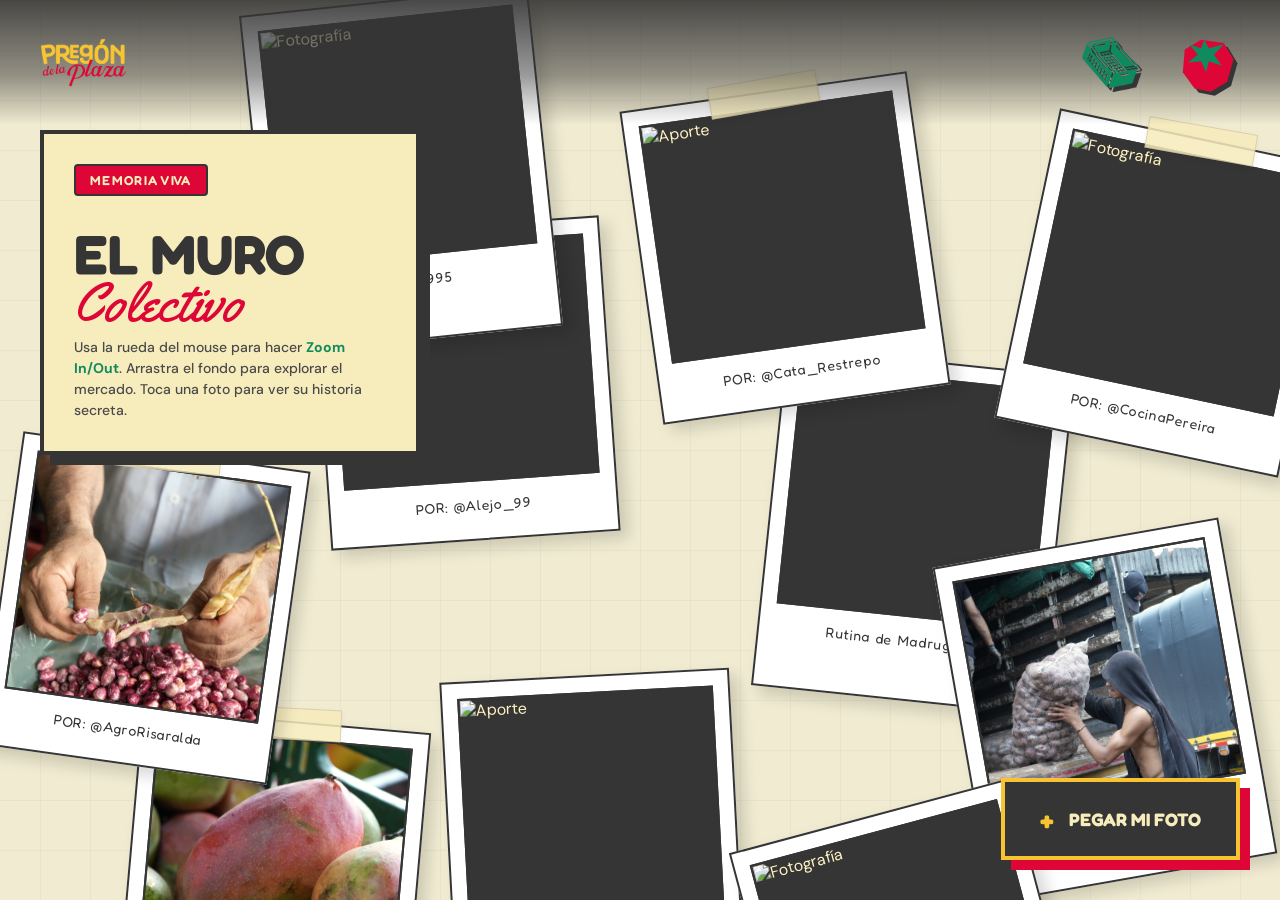
==== commit ca5e6202: "fead: galería" ====
--- a/galeria.html
+++ b/galeria.html
@@ -41,44 +41,81 @@
 </button>
 
 <main class="lienzo-infinito" id="lienzoMuro">
-  <div class="muro-contenido-scalable" id="muroContenido">
+ <div class="muro-contenido-scalable" id="muroContenido">
       
-      <div class="card-foto-fanzine item-click-3d" style="top: 25%; left: 20%; transform: rotate(-4deg);"
+      <div class="card-foto-fanzine item-click-3d" style="top: 45%; left: 45%; transform: rotate(-4deg);"
            data-img="imagenes/Papa y canasta.JPG" data-autor="@Alejo_99" data-bg="bg-yellow" data-text-color="text-carbon"
            data-nota="El mejor bloque para mercar los domingos en La Minorista. El fiado y la buena charla nunca fallan en el puesto de papas.">
           <div class="cinta-masking"></div>
-          <div class="card-frame">
-              <img src="imagenes/Papa y canasta.JPG" alt="Fotografía de la plaza">
-          </div>
+          <div class="card-frame"><img src="imagenes/Papa y canasta.JPG" alt="Aporte" style="pointer-events: none; user-select: none;"></div>
           <span class="card-author">POR: @Alejo_99</span>
       </div>
 
-      <div class="card-foto-fanzine item-click-3d polaroid-style" style="top: 55%; left: 42%; transform: rotate(6deg);"
-           data-img="imagenes/cajas moradas.JPG" data-autor="Don Arturo" data-bg="bg-red" data-text-color="text-bone"
-           data-nota="A las 3:30 AM esto es un hervidero de berracos. Las cajas moradas cargadas de fruta fresca listas para inundar los barrios de Pereira.">
-          <div class="card-frame">
-              <img src="imagenes/cajas moradas.JPG" alt="Fotografía de la plaza">
-          </div>
+      <div class="card-foto-fanzine item-click-3d polaroid-style" style="top: 48%; left: 52%; transform: rotate(6deg);"
+           data-img="imagenes/cajas moradas.JPG" data-autor="Don Arturo" data-bg="bg-bone" data-text-color="text-carbon"
+           data-nota="A las 3:30 AM esto es un hervidero de berracos. Las cajas moradas cargadas de fruta fresca listas para inundar los barrios.">
+          <div class="card-frame"><img src="imagenes/cajas moradas.JPG" alt="Aporte" style="pointer-events: none; user-select: none;"></div>
           <span class="card-author accent-script">Rutina de Madrugada</span>
       </div>
 
-      <div class="card-foto-fanzine item-click-3d" style="top: 18%; left: 68%; transform: rotate(-8deg);"
-           data-img="imagenes/Hojas.JPG" data-autor="@Cata_Restrepo" data-bg="bg-green" data-text-color="text-bone"
-           data-nota="El olor a hierba buena, ruda y campo limpio que baja de la serranía directamente a la galería de Santa Rosa de Cabal. Tradición pura.">
+      <div class="card-foto-fanzine item-click-3d" style="top: 42%; left: 50%; transform: rotate(-8deg);"
+           data-img="imagenes/Hojas.JPG" data-autor="@Cata_Restrepo" data-bg="bg-bone" data-text-color="text-carbon"
+           data-nota="El olor a hierba buena, ruda y campo limpio que baja de la serranía directamente a la galería de Santa Rosa de Cabal.">
           <div class="cinta-masking"></div>
-          <div class="card-frame">
-              <img src="imagenes/Hojas.JPG" alt="Fotografía de la plaza">
-          </div>
+          <div class="card-frame"><img src="imagenes/Hojas.JPG" alt="Aporte" style="pointer-events: none; user-select: none;"></div>
           <span class="card-author">POR: @Cata_Restrepo</span>
       </div>
 
-      <div class="card-foto-fanzine item-click-3d polaroid-style" style="top: 62%; left: 15%; transform: rotate(-3deg);"
-           data-img="imagenes/Niña (Grande).JPG" data-autor="Archivo Barrio" data-bg="bg-carbon" data-text-color="text-bone"
+      <div class="card-foto-fanzine item-click-3d polaroid-style" style="top: 55%; left: 47%; transform: rotate(-3deg);"
+           data-img="imagenes/Niña (Grande).JPG" data-autor="Archivo Barrio" data-bg="bg-yellow" data-text-color="text-carbon"
            data-nota="La plaza tiene rostros de herencia. Hijos y nietos de caseros que hoy custodian los pasillos con el mismo orgullo campesino.">
-          <div class="card-frame">
-              <img src="imagenes/Niña (Grande).JPG" alt="Fotografía de la plaza">
-          </div>
+          <div class="card-frame"><img src="imagenes/Niña (Grande).JPG" alt="Aporte" style="pointer-events: none; user-select: none;"></div>
           <span class="card-author accent-script">Nuestra Herencia</span>
+      </div>
+
+      <div class="card-foto-fanzine item-click-3d" style="top: 43%; left: 56%; transform: rotate(12deg);"
+           data-img="imagenes/Tomate.JPG" data-autor="@CocinaPereira" data-bg="bg-bone" data-text-color="text-carbon"
+           data-nota="El rojo más vivo siempre está en Impala. Directo del cultivo a la olla del sancocho.">
+          <div class="cinta-masking"></div>
+          <div class="card-frame"><img src="imagenes/Tomate.JPG" alt="Fotografía" style="pointer-events: none; user-select: none;"></div>
+          <span class="card-author">POR: @CocinaPereira</span>
+      </div>
+
+      <div class="card-foto-fanzine item-click-3d polaroid-style" style="top: 52%; left: 55%; transform: rotate(-10deg);"
+           data-img="imagenes/Carga 1 (Grande).JPG" data-autor="Los Coteros" data-bg="bg-yellow" data-text-color="text-carbon"
+           data-nota="Espaldas de acero. Sin ellos, la logística de comida de la ciudad colapsaría en un solo día. Respeto total.">
+          <div class="card-frame"><img src="imagenes/Carga 1 (Grande).JPG" alt="Fotografía" style="pointer-events: none; user-select: none;"></div>
+          <span class="card-author accent-script">Los Pesos Pesados</span>
+      </div>
+
+      <div class="card-foto-fanzine item-click-3d" style="top: 56%; left: 42%; transform: rotate(5deg);"
+           data-img="imagenes/Mango1 (Grande).JPG" data-autor="@FrutasDonLuis" data-bg="bg-bone" data-text-color="text-carbon"
+           data-nota="Temporada de mangos. El color inunda el piso 2 y los pasillos huelen a puro trópico.">
+          <div class="cinta-masking"></div>
+          <div class="card-frame"><img src="imagenes/Mango1 (Grande).JPG" alt="Fotografía" style="pointer-events: none; user-select: none;"></div>
+          <span class="card-author">POR: @FrutasDonLuis</span>
+      </div>
+
+      <div class="card-foto-fanzine item-click-3d polaroid-style" style="top: 40%; left: 44%; transform: rotate(-6deg);"
+           data-img="imagenes/Papas y cajas.JPG" data-autor="Sra. Carmenza" data-bg="bg-yellow" data-text-color="text-carbon"
+           data-nota="Mi puesto desde 1995. Aquí he visto crecer a mis nietos entre bultos y canastos.">
+          <div class="card-frame"><img src="imagenes/Papas y cajas.JPG" alt="Fotografía" style="pointer-events: none; user-select: none;"></div>
+          <span class="card-author accent-script">Desde 1995</span>
+      </div>
+
+      <div class="card-foto-fanzine item-click-3d" style="top: 50%; left: 40%; transform: rotate(8deg);"
+           data-img="imagenes/Frijol manos (Grande).JPG" data-autor="@AgroRisaralda" data-bg="bg-bone" data-text-color="text-carbon"
+           data-nota="Manos que trabajan la tierra y desgranan la vida. El trabajo más honesto del mundo está aquí.">
+          <div class="cinta-masking"></div>
+          <div class="card-frame"><img src="imagenes/Frijol manos (Grande).JPG" alt="Fotografía" style="pointer-events: none; user-select: none;"></div>
+          <span class="card-author">POR: @AgroRisaralda</span>
+      </div>
+
+      <div class="card-foto-fanzine item-click-3d polaroid-style" style="top: 58%; left: 52%; transform: rotate(-15deg);"
+           data-img="imagenes/cajas moradas.JPG" data-autor="Archivo Mercasa" data-bg="bg-yellow" data-text-color="text-carbon"
+           data-nota="La geometría de la plaza. Todo tiene su orden invisible y perfecto.">
+          <div class="card-frame"><img src="imagenes/cajas moradas.JPG" alt="Fotografía" style="pointer-events: none; user-select: none;"></div>
+          <span class="card-author accent-script">Orden Oculto</span>
       </div>
 
   </div>
--- a/style.css
+++ b/style.css
@@ -3221,9 +3221,8 @@
 .lienzo-infinito:active { cursor: url('imagenes/fresa-cursor.png') 16 16, grabbing; }
 
 .muro-contenido-scalable {
-  width: 300vw; height: 300vh; /* Lienzo masivo de 3x3 pantallas */
+  width: 500vw; height: 500vh; /* ¡LIENZO GIGANTE! */
   position: relative;
-  /* Cuadrícula técnica de fondo */
   background-image: linear-gradient(rgba(var(--rgb-carbon), 0.04) 1px, transparent 1px),
                     linear-gradient(90deg, rgba(var(--rgb-carbon), 0.04) 1px, transparent 1px);
   background-size: 50px 50px;
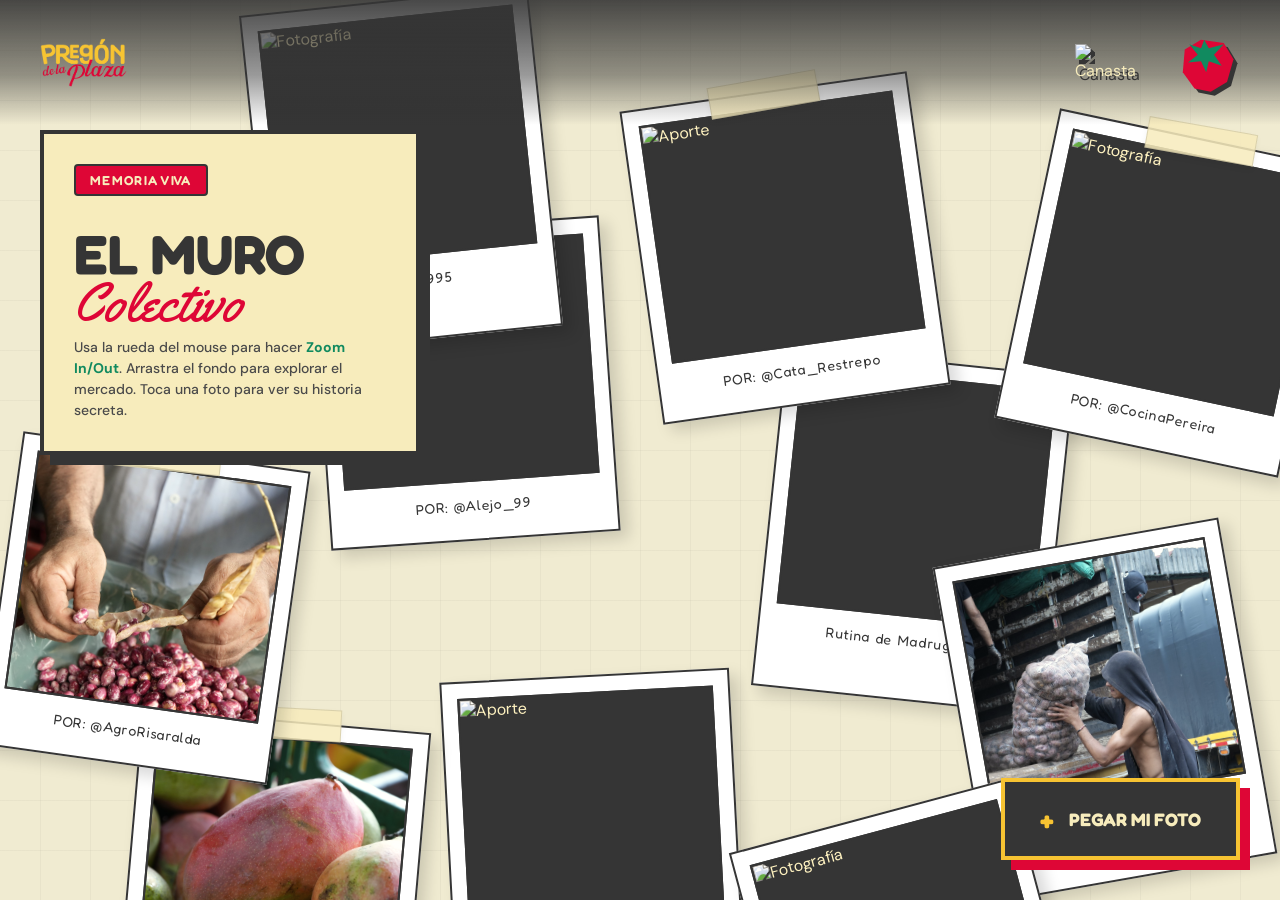
==== commit 9370a144: "fix: cambios galeria" ====
--- a/galeria.html
+++ b/galeria.html
@@ -17,18 +17,94 @@
   </a>
   
   <div class="nav-actions">
-    <a href="galeria.html" class="btn-muro-nav" aria-label="Ir al muro colectivo">
-      <img src="imagenes/canasta-icono.png" alt="Canasta de la Plaza" class="icono-canasta">
-    </a>
-    
-    <button class="fruit-trigger" id="menuTrigger" aria-label="Abrir menú">
-      <svg viewBox="0 0 100 100" width="65" height="65" xmlns="http://www.w3.org/2000/svg" class="fruit-icon">
-          <polygon points="30,90 12,65 15,30 40,15 75,20 90,45 80,80 55,95" fill="#de0636" />
-          <polygon points="45,15 52,28 75,22 60,38 72,55 52,48 48,65 40,48 20,50 35,38 22,22 40,28" fill="#118a5f" />
-      </svg>
-    </button>
-  </div>
+  
+  <a href="galeria.html" class="btn-muro-nav" aria-label="Ir al muro colectivo">
+    <img src="IMAGENES/canasta-icono.png" alt="Canasta" class="icono-canasta">
+  </a>
+  
+  <button class="fruit-trigger" id="menuTrigger" aria-label="Abrir menú">
+    <svg viewBox="0 0 100 100" width="65" height="65" xmlns="http://www.w3.org/2000/svg" class="fruit-icon">
+        <polygon points="30,90 12,65 15,30 40,15 75,20 90,45 80,80 55,95" fill="#de0636" />
+        <polygon points="45,15 52,28 75,22 60,38 72,55 52,48 48,65 40,48 20,50 35,38 22,22 40,28" fill="#118a5f" />
+    </svg>
+  </button>
+  
+</div>
 </header>
+
+
+<div class="menu-overlay" id="menuOverlay">
+  <div class="menu-content">
+    <ul class="menu-links">
+      <li class="menu-item">
+        <div class="menu-item-content">
+          <a href="index.html" class="menu-link">ARCHIVO</a>
+          <p class="menu-desc">La memoria visual y el bullicio de nuestros mercados, guardados pa' que no se pierdan.</p>
+        </div>
+        <div class="hover-tiles">
+          <img src="imagenes/NIña (Grande).JPG" class="tile tile-1" alt="Archivo visual">
+          <img src="imagenes/Carga 1 (Grande).JPG" class="tile tile-2" alt="Documentación">
+          <img src="imagenes/Hojas (Grande).JPG" class="tile tile-3" alt="Saberes">
+        </div>
+      </li>
+      <li class="menu-item">
+        <div class="menu-item-content">
+          <a href="plazas.html" class="menu-link">PLAZAS</a>
+          <p class="menu-desc">Paseate por las galerías y mercados que le dan de comer a todo el Eje Cafetero.</p>
+        </div>
+        <div class="hover-tiles">
+          <img src="imagenes/cajas moradas (Grande).JPG" class="tile tile-1" alt="Plaza 1">
+          <img src="imagenes/Carro (Grande).JPG" class="tile tile-2" alt="Plaza 2">
+          <img src="imagenes/Papa y canasta (Grande).JPG" class="tile tile-3" alt="Plaza 3">
+        </div>
+      </li>
+      <li class="menu-item">
+        <div class="menu-item-content">
+          <a href="narrativas.html" class="menu-link">NARRATIVAS</a>
+          <p class="menu-desc">La película 'El Orden Invisible' y los audios de la gente que camella en los pasillos.</p>
+        </div>
+        <div class="hover-tiles">
+          <img src="imagenes/Carga 4 (Grande).JPG" class="tile tile-1" alt="Documental">
+          <img src="imagenes/Frijol manos (Grande).JPG" class="tile tile-2" alt="Podcast">
+          <img src="imagenes/Carga 2 (Grande).JPG" class="tile tile-3" alt="Cine">
+        </div>
+      </li>
+      <li class="menu-item">
+        <div class="menu-item-content">
+          <a href="mapa.html" class="menu-link">MAPA</a>
+          <p class="menu-desc">Ubicá las 14 plazas que tenemos mapeadas y caé a visitarlas.</p>
+        </div>
+        <div class="hover-tiles">
+          <img src="imagenes/Mango1 (Grande).JPG" class="tile tile-1" alt="Cartografía">
+          <img src="imagenes/Tomate (Grande).JPG" class="tile tile-2" alt="Ubicación">
+          <img src="imagenes/Platanos 2 (Grande).JPG" class="tile tile-3" alt="Territorio">
+        </div>
+      </li>
+      <li class="menu-item">
+        <div class="menu-item-content">
+          <a href="nosotros.html" class="menu-link">NOSOTROS</a>
+          <p class="menu-desc">Los tres pelados apasionados por recoger y contar la memoria de nuestra tierra.</p>
+        </div>
+        <div class="hover-tiles">
+          <img src="IMAGENES/Alex.JPG" class="tile tile-1" alt="Equipo 1">
+          <img src="IMAGENES/Wilmer.JPG" class="tile tile-2" alt="Equipo 2">
+          <img src="IMAGENES/Salome.JPG" class="tile tile-3" alt="Equipo 3">
+        </div>
+      </li>
+      <li class="menu-item">
+        <div class="menu-item-content">
+          <a href="recuerdos.html" class="menu-link">RECUERDOS</a>
+          <p class="menu-desc">Llevate un fanzine o unas postales y ayudanos a seguir contando historias.</p>
+        </div>
+        <div class="hover-tiles">
+          <img src="imagenes/Banano (Grande).JPG" class="tile tile-1" alt="Fanzine">
+          <img src="imagenes/Canasta 1 (Grande).JPG" class="tile tile-2" alt="Postales">
+          <img src="imagenes/Canas 2 (Grande).JPG" class="tile tile-3" alt="Impresos">
+        </div>
+      </li>
+    </ul>
+  </div>
+</div>
 
 <div class="galeria-ui-panel">
     <div class="tag-sticker">MEMORIA VIVA</div>
@@ -165,6 +241,9 @@
   </div>
 </div>
 
+<script src="https://cdnjs.cloudflare.com/ajax/libs/gsap/3.12.2/gsap.min.js"></script>
+<script src="https://cdnjs.cloudflare.com/ajax/libs/gsap/3.12.2/ScrollTrigger.min.js"></script>
+
 <script src="java.js"></script>
 </body>
 </html>
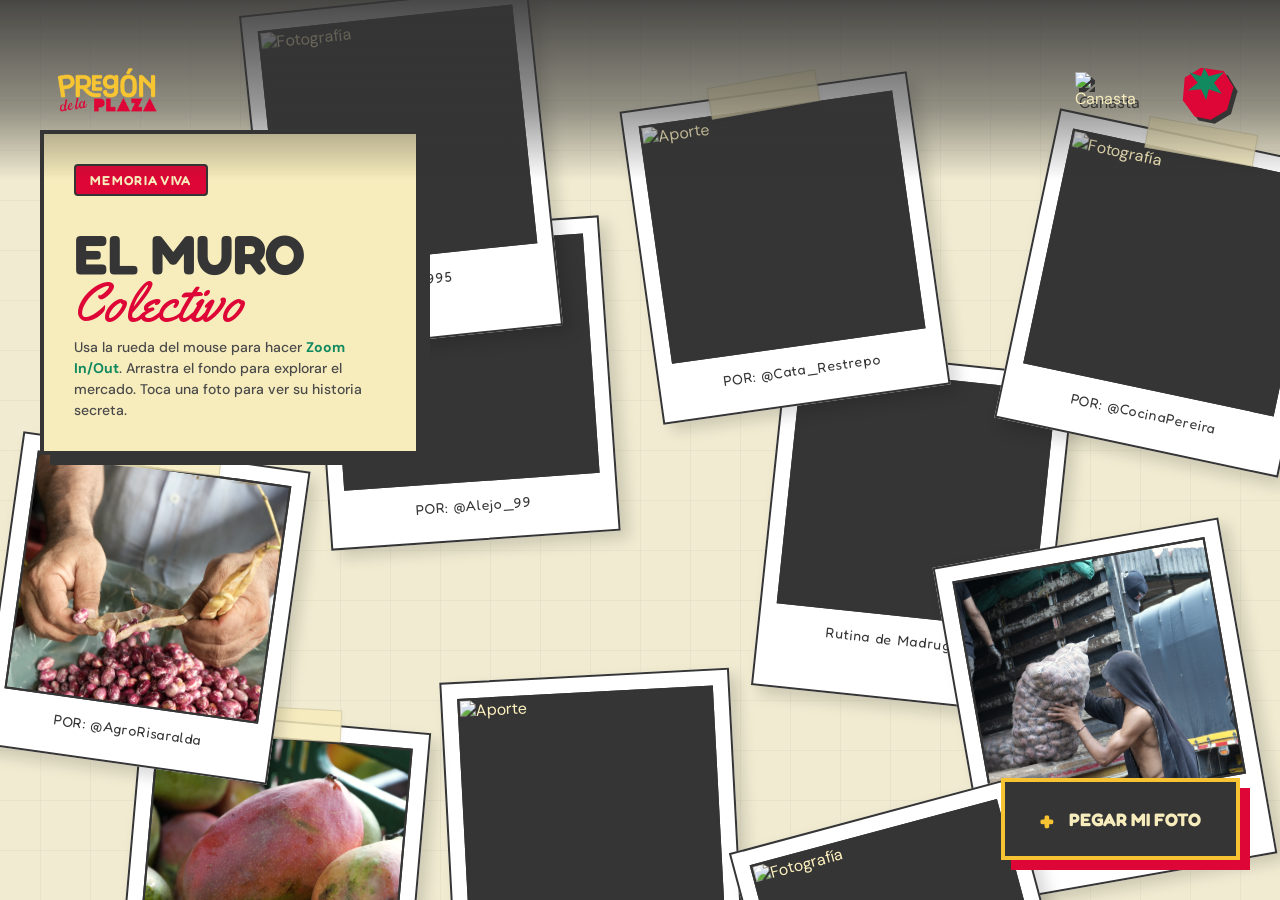
==== commit 14bad0bb: "fix: varias cosas" ====
--- a/galeria.html
+++ b/galeria.html
@@ -13,7 +13,7 @@
 
 <header class="nav-brutal">
   <a href="index.html" class="nav-logo-link">
-    <img src="imagenes/logo (Grande).png" alt="Logo Pregón de la Plaza" class="nav-logo">
+    <img src="imagenes/logo-(Grande).png" alt="Logo Pregón de la Plaza" class="nav-logo">
   </a>
   
   <div class="nav-actions">
@@ -228,10 +228,16 @@
     <h2 class="upload-modal-title">APORTAR AL MURO</h2>
     <p class="upload-modal-subtitle">Sube una foto capturada por ti en cualquier plaza y escribe tu registro o pensamiento.</p>
     
-    <div class="upload-dropzone bg-carbon text-bone">
-      <span class="dropzone-icon">📷</span>
-      <span class="dropzone-text">ARRASTRA TU FOTO AQUÍ<br>O</span>
-      <button class="btn-fake-explorer">EXPLORAR DISPOSITIVO</button>
+    <div class="upload-dropzone bg-carbon text-bone" id="dropzoneContainer">
+      <input type="file" id="fileInputReal" accept="image/*" style="display: none;">
+      
+      <div id="dropzoneContent" style="display: flex; flex-direction: column; align-items: center; gap: 15px;">
+        <span class="dropzone-icon">📷</span>
+        <span class="dropzone-text">ARRASTRA TU FOTO AQUÍ<br>O</span>
+        <button class="btn-fake-explorer" id="btnExplorarReal">EXPLORAR DISPOSITIVO</button>
+      </div>
+
+      <img id="imagePreview" src="" alt="Vista previa" style="display: none; max-height: 160px; object-fit: cover; border: 3px solid var(--bone); border-radius: 8px;">
     </div>
     
     <input type="text" class="input-brutal-modal" placeholder="Tu nombre o Instagram (@...)" id="formAutor">
--- a/style.css
+++ b/style.css
@@ -31,38 +31,6 @@
 /* ===============================
    IDENTIDAD VISUAL & TOKENS
    =============================== */
-:root {
-  /* --- 1. COLORES OFICIALES (HEX) --- */
-  --carbon: #353535;      
-  --bone:   #f7ecbc;      
-  --green:  #118a5f;      
-  --yellow: #f7c332;      
-  --red:    #de0636;      
-
-  /* --- 2. COLORES (RGB) PARA MANEJO DE OPACIDADES --- */
-  --rgb-carbon: 53, 53, 53;
-  --rgb-bone:   247, 236, 188;
-  --rgb-green:  17, 138, 95;
-  --rgb-yellow: 247, 195, 50;
-  --rgb-red:    222, 6, 54;
-
-  /* --- 3. VARIANTES DERIVADAS --- */
-  --carbon-light: #4a4a4a;
-  --green-dark:   #0d6b49;
-  --yellow-light: #f9d05a;
-  --red-dark:     #b5052c;
-
-  /* --- 4. TIPOGRAFÍAS DEL SISTEMA (ACTUALIZADAS) --- */
-  /* Flegri y Grota Rounded para los títulos y elementos de gran peso */
-  --font-disp: 'Flegri', 'Grota Rounded', 'Fredoka', sans-serif; 
-  
-  /* Pangram Sans para textos de lectura y complementos neutros */
-  --font-body: 'Pangram Sans', 'DM Sans', sans-serif; 
-  
-  /* Tipografía de acento (manual) */
-  --font-script: 'Yellowtail', cursive; 
-}
-
 
 :root {
   /* --- 1. COLORES OFICIALES (HEX) --- */
@@ -239,7 +207,7 @@
 }
 
 .nav-logo {
-  height: 50px;
+  height: 120px;
   width: auto;
   transition: transform 0.3s cubic-bezier(0.175, 0.885, 0.32, 1.275);
 }
@@ -1607,7 +1575,7 @@
 }
 
 /* ============================================
-   SECCIÓN FANZINE (LA POSTAL BRUTALISTA)
+   SECCIÓN FANZINE (LA POSTAL BRUTALISTA CORREGIDA)
    ============================================ */
 
 .fanzine-teaser {
@@ -1711,18 +1679,21 @@
   letter-spacing: 0.1em;
 }
 
+/* AQUÍ ESTABA EL ERROR: Agregamos font-family y color */
 .postal-message .section-headline-xl {
+  font-family: var(--font-disp); /* Tipografía gruesa y brutalista */
+  color: var(--carbon); /* Color negro carbón */
   font-size: clamp(40px, 4vw, 60px);
   line-height: 0.9;
   margin-bottom: 20px;
 }
 
-/* ¡El mensaje con letra a mano! */
+/* ¡El mensaje con letra a mano! (Blindado) */
 .fanzine-handwriting {
   font-family: var(--font-script);
   font-size: 28px;
   line-height: 1.4;
-  color: var(--carbon-light);
+  color: var(--carbon-light); /* Un gris oscuro tipo lápiz */
   margin-bottom: 30px;
   padding-right: 20px;
 }
@@ -1754,6 +1725,12 @@
   color: var(--bone) !important;
   border: 2px solid var(--carbon);
   align-self: flex-start;
+  /* Aseguramos la tipografía del botón también */
+  font-family: var(--font-disp);
+  padding: 12px 24px;
+  font-size: 14px;
+  letter-spacing: 0.1em;
+  text-transform: uppercase;
 }
 .btn-carbon-hover:hover {
   background-color: var(--green) !important; /* Estalla en verde plaza */
@@ -1781,6 +1758,17 @@
 }
 
 /* ============================================
+   PARCHE BLINDADO: TEXTO DE LA POSTAL
+   ============================================ */
+.postal-right .fanzine-handwriting,
+.postal-message .fanzine-handwriting {
+  color: var(--carbon-light) !important; /* Forzamos el gris oscuro tipo lápiz */
+  font-size: 28px !important;            /* Forzamos el tamaño original */
+  text-align: left !important;           /* Evitamos que se centre por culpa de la galería */
+  opacity: 1 !important;                 /* Evitamos que se vuelva transparente */
+}
+
+/* ============================================
    SECCIÓN FOOTER (ÍNDICE DE ARCHIVO BRUTALISTA)
    ============================================ */
 
@@ -3381,8 +3369,28 @@
 .input-brutal-modal { margin-top: 20px; font-weight: bold; }
 .textarea-brutal-modal { margin-top: 15px; height: 100px; resize: none; }
 
-.btn-submit-foto-muro { width: 100%; padding: 16px; font-family: var(--font-disp); font-size: 18px; font-weight: bold; border: 3px solid var(--carbon); box-shadow: 6px 6px 0px var(--carbon); margin-top: 25px; transition: all 0.3s; }
-.btn-submit-foto-muro:hover { background: var(--yellow); color: var(--carbon); transform: translate(-2px, -2px); box-shadow: 8px 8px 0px var(--carbon); }
+/* --- EL BOTÓN DE PUBLICAR (ARREGLADO Y BLINDADO) --- */
+.btn-submit-foto-muro { 
+  width: 100%; 
+  padding: 16px; 
+  font-family: var(--font-disp); 
+  font-size: 18px; 
+  font-weight: bold; 
+  background-color: var(--green) !important; /* Forzamos el fondo verde */
+  color: var(--bone) !important;             /* Forzamos la letra clara */
+  border: 3px solid var(--carbon); 
+  box-shadow: 6px 6px 0px var(--carbon); 
+  margin-top: 25px; 
+  transition: all 0.3s cubic-bezier(0.25, 1, 0.5, 1);
+  cursor: pointer; /* Para que salga la manito */
+}
+
+.btn-submit-foto-muro:hover { 
+  background-color: var(--yellow) !important; 
+  color: var(--carbon) !important; 
+  transform: translate(-2px, -2px); 
+  box-shadow: 8px 8px 0px var(--carbon); 
+}
 
 /* Ajustes de Grilla Colectiva para Móviles */
 @media (max-width: 768px) {
@@ -3391,4 +3399,14 @@
   .proyector-perspective-wrapper { width: 310px; height: 420px; }
   .proyector-img-frame { height: 300px; }
   .upload-modal-box { padding: 30px 20px; }
-}+}
+
+/* Estilo interactivo cuando arrastras un archivo por encima */
+.upload-dropzone.dragover {
+  background: var(--yellow) !important;
+  color: var(--carbon) !important;
+  border-color: var(--carbon);
+  transform: scale(1.02);
+  transition: all 0.2s ease;
+}
+
